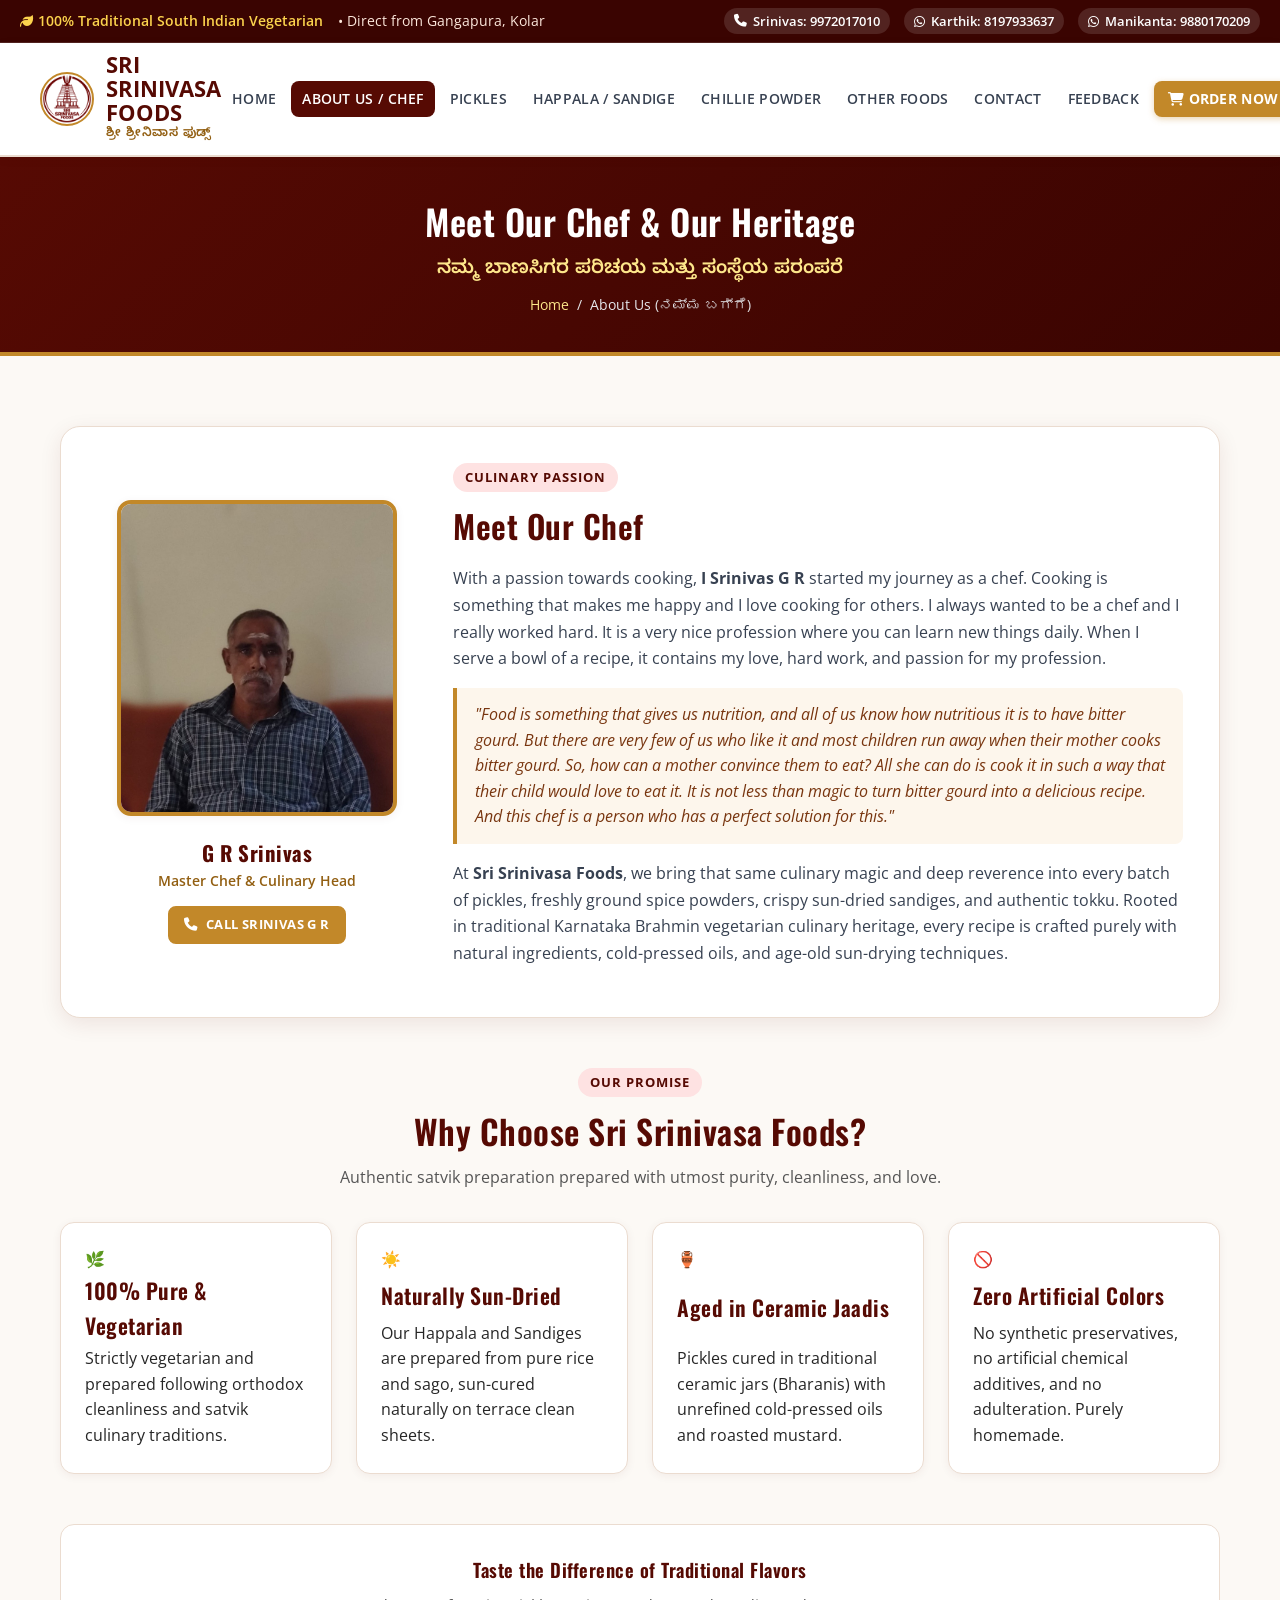
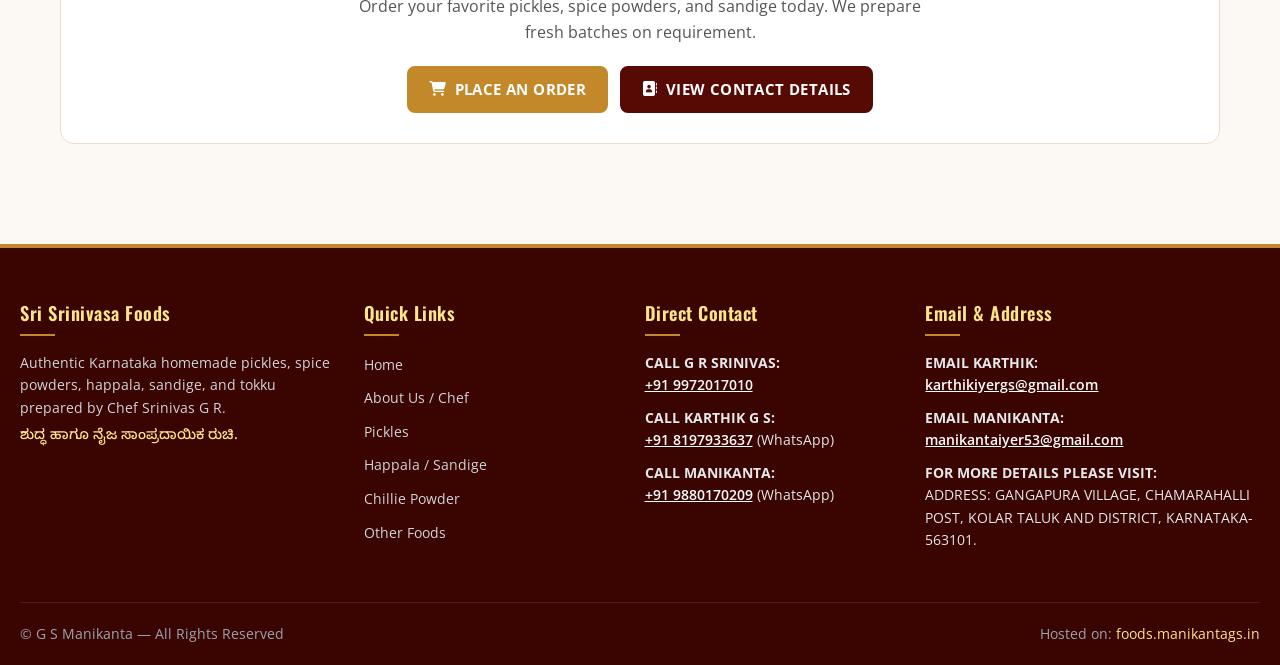
==== about.html @ 58a679fb "first commit changes" ====
<!DOCTYPE html>
<html lang="en">
<head>
  <meta charset="UTF-8">
  <meta name="viewport" content="width=device-width, initial-scale=1.0">
  <title>Meet Our Chef & About Us | Sri Srinivasa Foods</title>
  <meta name="description" content="Meet Chef Srinivas G R of Sri Srinivasa Foods. Discover our story of authentic traditional Karnataka satvik vegetarian recipes, handcrafted with love and care.">
  <link rel="icon" type="image/png" href="assets/logo.png">
  
  <!-- Google Fonts -->
  <link rel="preconnect" href="https://fonts.googleapis.com">
  <link rel="preconnect" href="https://fonts.gstatic.com" crossorigin>
  <link href="https://fonts.googleapis.com/css2?family=Noto+Sans+Kannada:wght@400;600;700&family=Open+Sans:wght@400;600;700&family=Oswald:wght@500;600;700&display=swap" rel="stylesheet">
  <link rel="stylesheet" href="https://cdnjs.cloudflare.com/ajax/libs/font-awesome/6.5.1/css/all.min.css">
  <link rel="stylesheet" href="style.css">
</head>
<body>

  <!-- Top Notification & Quick Contacts -->
  <div class="top-notice-bar">
    <div class="top-bar-inner">
      <div class="top-bar-left">
        <span><i class="fa-solid fa-leaf"></i> 100% Traditional South Indian Vegetarian</span> • Direct from Gangapura, Kolar
      </div>
      <div class="top-bar-contacts">
        <a href="tel:+919972017010" class="top-contact-pill"><i class="fa-solid fa-phone"></i> Srinivas: 9972017010</a>
        <a href="https://wa.me/918197933637" class="top-contact-pill"><i class="fa-brands fa-whatsapp"></i> Karthik: 8197933637</a>
        <a href="https://wa.me/919880170209" class="top-contact-pill"><i class="fa-brands fa-whatsapp"></i> Manikanta: 9880170209</a>
      </div>
    </div>
  </div>

  <!-- Header -->
  <header class="site-header">
    <div class="navbar-container">
      <a href="index.html" class="brand-link">
        <img src="assets/logo.png" alt="Sri Srinivasa Foods Logo" class="brand-logo-img">
        <div class="brand-text-wrap">
          <span class="brand-name">Sri Srinivasa Foods</span>
          <span class="brand-sub kannada-text">ಶ್ರೀ ಶ್ರೀನಿವಾಸ ಫುಡ್ಸ್</span>
        </div>
      </a>

      <button class="mobile-menu-toggle" id="mobileMenuToggle" aria-label="Toggle navigation">
        <i class="fa-solid fa-bars"></i>
      </button>

      <nav>
        <ul class="nav-menu" id="navMenu">
          <li><a href="index.html" class="nav-link">Home</a></li>
          <li><a href="about.html" class="nav-link active">About Us / Chef</a></li>
          <li><a href="pickles.html" class="nav-link">Pickles</a></li>
          <li><a href="happalasandige.html" class="nav-link">Happala / Sandige</a></li>
          <li><a href="chillie-powder.html" class="nav-link">Chillie Powder</a></li>
          <li><a href="other-foods.html" class="nav-link">Other Foods</a></li>
          <li><a href="contact.html" class="nav-link">Contact</a></li>
          <li><a href="feedback.html" class="nav-link">Feedback</a></li>
          <li><a href="order.html" class="nav-link nav-cta-btn"><i class="fa-solid fa-cart-shopping"></i> Order Now</a></li>
        </ul>
      </nav>
    </div>
  </header>

  <!-- Banner -->
  <div class="page-banner">
    <div class="page-banner-inner">
      <h1>Meet Our Chef & Our Heritage</h1>
      <p class="kannada-subtitle kannada-text">ನಮ್ಮ ಬಾಣಸಿಗರ ಪರಿಚಯ ಮತ್ತು ಸಂಸ್ಥೆಯ ಪರಂಪರೆ</p>
      <div class="breadcrumb-nav">
        <a href="index.html">Home</a> &nbsp;/&nbsp; About Us (ನಮ್ಮ ಬಗ್ಗೆ)
      </div>
    </div>
  </div>

  <main class="main-container">

    <!-- Chef Feature Card -->
    <div class="chef-profile-card">
      <div class="chef-photo-wrap">
        <img src="assets/chef.jpg" alt="Chef Srinivas G R" class="chef-photo">
        <h3 class="chef-badge-name">G R Srinivas</h3>
        <p class="chef-badge-title">Master Chef & Culinary Head</p>
        <div style="margin-top: 14px;">
          <a href="tel:+919972017010" class="btn btn-gold btn-sm"><i class="fa-solid fa-phone"></i> Call Srinivas G R</a>
        </div>
      </div>

      <div class="chef-story-wrap">
        <span class="section-tag">Culinary Passion</span>
        <h2>Meet Our Chef</h2>
        
        <p>
          With a passion towards cooking, <strong>I Srinivas G R</strong> started my journey as a chef. Cooking is something that makes me happy and I love cooking for others. I always wanted to be a chef and I really worked hard. It is a very nice profession where you can learn new things daily. When I serve a bowl of a recipe, it contains my love, hard work, and passion for my profession.
        </p>

        <blockquote>
          "Food is something that gives us nutrition, and all of us know how nutritious it is to have bitter gourd. But there are very few of us who like it and most children run away when their mother cooks bitter gourd. So, how can a mother convince them to eat? All she can do is cook it in such a way that their child would love to eat it. It is not less than magic to turn bitter gourd into a delicious recipe. And this chef is a person who has a perfect solution for this."
        </blockquote>

        <p>
          At <strong>Sri Srinivasa Foods</strong>, we bring that same culinary magic and deep reverence into every batch of pickles, freshly ground spice powders, crispy sun-dried sandiges, and authentic tokku. Rooted in traditional Karnataka Brahmin vegetarian culinary heritage, every recipe is crafted purely with natural ingredients, cold-pressed oils, and age-old sun-drying techniques.
        </p>
      </div>
    </div>

    <!-- Core Values Section -->
    <div style="margin-top: 50px;">
      <div class="section-header">
        <span class="section-tag">Our Promise</span>
        <h2 class="section-title">Why Choose Sri Srinivasa Foods?</h2>
        <p class="section-subtitle">Authentic satvik preparation prepared with utmost purity, cleanliness, and love.</p>
      </div>

      <div class="category-grid">
        <div class="category-card" style="padding: 24px;">
          <div class="category-icon">🌿</div>
          <h3>100% Pure & Vegetarian</h3>
          <p>Strictly vegetarian and prepared following orthodox cleanliness and satvik culinary traditions.</p>
        </div>

        <div class="category-card" style="padding: 24px;">
          <div class="category-icon">☀️</div>
          <h3>Naturally Sun-Dried</h3>
          <p>Our Happala and Sandiges are prepared from pure rice and sago, sun-cured naturally on terrace clean sheets.</p>
        </div>

        <div class="category-card" style="padding: 24px;">
          <div class="category-icon">🏺</div>
          <h3>Aged in Ceramic Jaadis</h3>
          <p>Pickles cured in traditional ceramic jars (Bharanis) with unrefined cold-pressed oils and roasted mustard.</p>
        </div>

        <div class="category-card" style="padding: 24px;">
          <div class="category-icon">🚫</div>
          <h3>Zero Artificial Colors</h3>
          <p>No synthetic preservatives, no artificial chemical additives, and no adulteration. Purely homemade.</p>
        </div>
      </div>
    </div>

    <!-- Contact & Order CTA -->
    <div style="text-align: center; margin-top: 20px; background: #ffffff; border: 1px solid var(--border-color); border-radius: var(--radius-md); padding: 30px;">
      <h3 style="color: var(--primary); margin-bottom: 10px;">Taste the Difference of Traditional Flavors</h3>
      <p style="color: var(--text-muted); max-width: 600px; margin: 0 auto 20px;">
        Order your favorite pickles, spice powders, and sandige today. We prepare fresh batches on requirement.
      </p>
      <div style="display: flex; gap: 12px; justify-content: center; flex-wrap: wrap;">
        <a href="order.html" class="btn btn-gold"><i class="fa-solid fa-cart-shopping"></i> Place an Order</a>
        <a href="contact.html" class="btn btn-primary"><i class="fa-solid fa-address-book"></i> View Contact Details</a>
      </div>
    </div>

  </main>

  <!-- Footer -->
  <footer class="site-footer">
    <div class="footer-container">
      <div class="footer-col">
        <h4>Sri Srinivasa Foods</h4>
        <p>
          Authentic Karnataka homemade pickles, spice powders, happala, sandige, and tokku prepared by Chef Srinivas G R.
        </p>
        <p class="kannada-text" style="color: #fde68a; margin-top: 8px;">
          ಶುದ್ಧ ಹಾಗೂ ನೈಜ ಸಾಂಪ್ರದಾಯಿಕ ರುಚಿ.
        </p>
      </div>

      <div class="footer-col">
        <h4>Quick Links</h4>
        <ul class="footer-links">
          <li><a href="index.html">Home</a></li>
          <li><a href="about.html">About Us / Chef</a></li>
          <li><a href="pickles.html">Pickles</a></li>
          <li><a href="happalasandige.html">Happala / Sandige</a></li>
          <li><a href="chillie-powder.html">Chillie Powder</a></li>
          <li><a href="other-foods.html">Other Foods</a></li>
        </ul>
      </div>

      <div class="footer-col">
        <h4>Direct Contact</h4>
        <ul class="footer-contact-list">
          <li><strong>CALL G R SRINIVAS:</strong><br><a href="tel:+919972017010">+91 9972017010</a></li>
          <li><strong>CALL KARTHIK G S:</strong><br><a href="tel:+918197933637">+91 8197933637</a> (WhatsApp)</li>
          <li><strong>CALL MANIKANTA:</strong><br><a href="tel:+919880170209">+91 9880170209</a> (WhatsApp)</li>
        </ul>
      </div>

      <div class="footer-col">
        <h4>Email & Address</h4>
        <ul class="footer-contact-list">
          <li><strong>EMAIL KARTHIK:</strong><br><a href="mailto:karthikiyergs@gmail.com">karthikiyergs@gmail.com</a></li>
          <li><strong>EMAIL MANIKANTA:</strong><br><a href="mailto:manikantaiyer53@gmail.com">manikantaiyer53@gmail.com</a></li>
          <li style="margin-top: 10px;">
            <strong>FOR MORE DETAILS PLEASE VISIT:</strong><br>
            ADDRESS: GANGAPURA VILLAGE, CHAMARAHALLI POST, KOLAR TALUK AND DISTRICT, KARNATAKA-563101.
          </li>
        </ul>
      </div>
    </div>

    <div class="footer-bottom">
      <div>© G S Manikanta — All Rights Reserved</div>
      <div>Hosted on: <a href="https://foods.manikantags.in" style="color: #fde68a;">foods.manikantags.in</a></div>
    </div>
  </footer>

  <script src="script.js"></script>
</body>
</html>
---- style.css ----
/* ==========================================================================
   Sri Srinivasa Foods - Main Stylesheet
   Traditional, Pure & Authentic Karnataka Flavors
   ========================================================================== */

:root {
  --primary: #560a03;
  --primary-dark: #3a0401;
  --primary-light: #7c140c;
  --accent-gold: #c28829;
  --accent-gold-light: #fef3c7;
  --accent-gold-dark: #925f12;
  --accent-green: #15803d;
  --accent-green-light: #dcfce7;
  --bg-cream: #fcf9f5;
  --bg-card: #ffffff;
  --text-main: #262626;
  --text-muted: #555555;
  --border-color: #ebdcd0;
  --shadow-sm: 0 2px 10px rgba(86, 10, 3, 0.06);
  --shadow-md: 0 6px 22px rgba(86, 10, 3, 0.09);
  --shadow-lg: 0 12px 35px rgba(86, 10, 3, 0.14);
  --radius-sm: 8px;
  --radius-md: 14px;
  --radius-lg: 20px;
  --transition: all 0.25s ease-in-out;
}

* {
  box-sizing: border-box;
  margin: 0;
  padding: 0;
}

body {
  font-family: 'Open Sans', -apple-system, BlinkMacSystemFont, 'Segoe UI', Roboto, Helvetica, Arial, sans-serif;
  background-color: var(--bg-cream);
  color: var(--text-main);
  line-height: 1.6;
  overflow-x: hidden;
}

/* ================= Headers & Typography ================= */
h1, h2, h3, h4, .brand-title {
  font-family: 'Oswald', 'Segoe UI', sans-serif;
  font-weight: 600;
  letter-spacing: 0.5px;
  color: var(--primary);
}

.kannada-text {
  font-family: 'Noto Sans Kannada', 'Segoe UI', sans-serif;
  font-weight: 500;
}

a {
  color: var(--primary);
  text-decoration: none;
  transition: var(--transition);
}

a:hover {
  color: var(--primary-light);
}

/* ================= Top Contact Notice Bar ================= */
.top-notice-bar {
  background-color: var(--primary-dark);
  color: #fce7db;
  font-size: 0.85rem;
  padding: 8px 16px;
  border-bottom: 1px solid rgba(255, 255, 255, 0.12);
}

.top-bar-inner {
  max-width: 1240px;
  margin: 0 auto;
  display: flex;
  justify-content: space-between;
  align-items: center;
  flex-wrap: wrap;
  gap: 10px;
}

.top-bar-left {
  display: flex;
  align-items: center;
  gap: 15px;
  flex-wrap: wrap;
}

.top-bar-left span {
  color: #fcd34d;
  font-weight: 600;
}

.top-bar-contacts {
  display: flex;
  align-items: center;
  gap: 14px;
  flex-wrap: wrap;
}

.top-contact-pill {
  color: #ffffff;
  background: rgba(255, 255, 255, 0.12);
  padding: 3px 10px;
  border-radius: 20px;
  font-size: 0.8rem;
  font-weight: 600;
  display: inline-flex;
  align-items: center;
  gap: 6px;
}

.top-contact-pill:hover {
  background: var(--accent-gold);
  color: #ffffff;
}

/* ================= Header & Navbar ================= */
.site-header {
  background-color: #ffffff;
  border-bottom: 2px solid var(--border-color);
  position: sticky;
  top: 0;
  z-index: 1000;
  box-shadow: var(--shadow-sm);
}

.navbar-container {
  max-width: 1240px;
  margin: 0 auto;
  padding: 10px 20px;
  display: flex;
  justify-content: space-between;
  align-items: center;
}

.brand-link {
  display: flex;
  align-items: center;
  gap: 12px;
  text-decoration: none;
}

.brand-logo-img {
  width: 54px;
  height: 54px;
  object-fit: contain;
  border-radius: 50%;
  border: 2px solid var(--accent-gold);
  background-color: #ffffff;
  transition: transform 0.3s ease;
}

.brand-link:hover .brand-logo-img {
  transform: rotate(5deg) scale(1.05);
}

.brand-text-wrap {
  display: flex;
  flex-direction: column;
}

.brand-name {
  font-size: 1.35rem;
  font-weight: 700;
  line-height: 1.1;
  color: var(--primary);
  text-transform: uppercase;
}

.brand-sub {
  font-size: 0.78rem;
  color: var(--accent-gold-dark);
  font-weight: 600;
  letter-spacing: 0.5px;
}

/* Nav Menu */
.nav-menu {
  display: flex;
  list-style: none;
  align-items: center;
  gap: 4px;
}

.nav-link {
  display: inline-block;
  padding: 7px 11px;
  font-size: 0.88rem;
  font-weight: 600;
  color: #374151;
  border-radius: var(--radius-sm);
  transition: var(--transition);
  text-transform: uppercase;
  letter-spacing: 0.3px;
  white-space: nowrap;
}

.nav-link:hover {
  background-color: #fef2f2;
  color: var(--primary);
}

.nav-link.active {
  background-color: var(--primary);
  color: #ffffff !important;
}

.nav-cta-btn {
  background-color: var(--accent-gold);
  color: #ffffff !important;
  font-weight: 700;
  border-radius: var(--radius-sm);
  padding: 7px 14px;
  box-shadow: 0 2px 6px rgba(194, 136, 41, 0.35);
}

.nav-cta-btn:hover {
  background-color: var(--accent-gold-dark);
  transform: translateY(-1px);
}

/* Mobile Toggle */
.mobile-menu-toggle {
  display: none;
  background: none;
  border: 1px solid var(--border-color);
  border-radius: var(--radius-sm);
  padding: 8px 10px;
  cursor: pointer;
  color: var(--primary);
  font-size: 1.25rem;
}

/* ================= Hero Section ================= */
.hero-section {
  background: linear-gradient(135deg, rgba(86, 10, 3, 0.94), rgba(59, 5, 2, 0.94)), url('assets/logo.png') center/contain no-repeat;
  color: #ffffff;
  padding: 55px 20px;
  text-align: center;
  position: relative;
  overflow: hidden;
}

.hero-section::after {
  content: '';
  position: absolute;
  bottom: 0;
  left: 0;
  right: 0;
  height: 10px;
  background: repeating-linear-gradient(45deg, var(--accent-gold), var(--accent-gold) 15px, var(--primary) 15px, var(--primary) 30px);
}

.hero-inner {
  max-width: 920px;
  margin: 0 auto;
  position: relative;
  z-index: 2;
}

.hero-logo-badge {
  width: 88px;
  height: 88px;
  background: #ffffff;
  padding: 4px;
  border-radius: 50%;
  border: 3px solid var(--accent-gold);
  box-shadow: 0 4px 20px rgba(0,0,0,0.3);
  margin: 0 auto 16px;
  display: block;
}

.hero-title {
  font-size: 2.7rem;
  font-weight: 700;
  color: #ffffff;
  margin-bottom: 6px;
  text-shadow: 0 2px 4px rgba(0,0,0,0.3);
}

.hero-subtitle-kannada {
  font-size: 1.35rem;
  color: #fde68a;
  margin-bottom: 12px;
  font-weight: 600;
}

.hero-tagline {
  font-size: 1.05rem;
  color: #f3f4f6;
  max-width: 720px;
  margin: 0 auto 24px;
}

.hero-actions {
  display: flex;
  gap: 12px;
  justify-content: center;
  flex-wrap: wrap;
}

/* ================= Buttons ================= */
.btn {
  display: inline-flex;
  align-items: center;
  justify-content: center;
  gap: 8px;
  padding: 10px 20px;
  border-radius: var(--radius-sm);
  font-weight: 700;
  font-size: 0.92rem;
  cursor: pointer;
  transition: var(--transition);
  border: 2px solid transparent;
  text-transform: uppercase;
  letter-spacing: 0.4px;
}

.btn-primary {
  background-color: var(--primary);
  color: #ffffff !important;
  border-color: var(--primary);
}

.btn-primary:hover {
  background-color: var(--primary-dark);
  color: #ffffff !important;
  transform: translateY(-2px);
  box-shadow: var(--shadow-md);
}

.btn-gold {
  background-color: var(--accent-gold);
  color: #ffffff !important;
  border-color: var(--accent-gold);
}

.btn-gold:hover {
  background-color: var(--accent-gold-dark);
  color: #ffffff !important;
  transform: translateY(-2px);
  box-shadow: var(--shadow-md);
}

.btn-outline {
  background-color: transparent;
  color: #ffffff !important;
  border-color: #ffffff;
}

.btn-outline:hover {
  background-color: #ffffff;
  color: var(--primary) !important;
}

.btn-outline-dark {
  background-color: transparent;
  color: var(--primary) !important;
  border-color: var(--primary);
}

.btn-outline-dark:hover {
  background-color: var(--primary);
  color: #ffffff !important;
}

.btn-sm {
  padding: 6px 14px;
  font-size: 0.84rem;
}

/* ================= Page Banner (Inner Pages) ================= */
.page-banner {
  background: linear-gradient(135deg, var(--primary), var(--primary-dark));
  color: #ffffff;
  padding: 36px 20px;
  text-align: center;
  border-bottom: 4px solid var(--accent-gold);
}

.page-banner-inner {
  max-width: 900px;
  margin: 0 auto;
}

.page-banner h1 {
  font-size: 2.2rem;
  color: #ffffff;
  margin-bottom: 6px;
}

.page-banner .kannada-subtitle {
  color: #fde68a;
  font-size: 1.2rem;
  font-weight: 600;
}

.breadcrumb-nav {
  margin-top: 8px;
  font-size: 0.88rem;
  color: #e5e7eb;
}

.breadcrumb-nav a {
  color: #fde68a;
}

/* ================= Containers & Layout ================= */
.main-container {
  max-width: 1200px;
  margin: 0 auto;
  padding: 40px 20px;
}

.section-header {
  text-align: center;
  margin-bottom: 32px;
}

.section-tag {
  display: inline-block;
  background-color: #fee2e2;
  color: var(--primary);
  font-size: 0.82rem;
  font-weight: 700;
  text-transform: uppercase;
  letter-spacing: 1px;
  padding: 4px 12px;
  border-radius: 20px;
  margin-bottom: 8px;
}

.section-title {
  font-size: 2.1rem;
  color: var(--primary);
  margin-bottom: 6px;
}

.section-subtitle {
  font-size: 1.02rem;
  color: var(--text-muted);
  max-width: 680px;
  margin: 0 auto;
}

/* ================= Category Cards with Images ================= */
.category-grid {
  display: grid;
  grid-template-columns: repeat(auto-fit, minmax(270px, 1fr));
  gap: 24px;
  margin-bottom: 50px;
}

.category-card {
  background: var(--bg-card);
  border: 1px solid var(--border-color);
  border-radius: var(--radius-md);
  overflow: hidden;
  transition: var(--transition);
  box-shadow: var(--shadow-sm);
  display: flex;
  flex-direction: column;
  justify-content: space-between;
}

.category-card:hover {
  transform: translateY(-5px);
  box-shadow: var(--shadow-md);
  border-color: var(--accent-gold);
}

.category-card-img-wrap {
  width: 100%;
  height: 180px;
  overflow: hidden;
  position: relative;
  background-color: #f3f4f6;
}

.category-card-img {
  width: 100%;
  height: 100%;
  object-fit: cover;
  transition: transform 0.4s ease;
}

.category-card:hover .category-card-img {
  transform: scale(1.06);
}

.category-card-body {
  padding: 20px;
  display: flex;
  flex-direction: column;
  justify-content: space-between;
  flex-grow: 1;
}

.category-card h3 {
  font-size: 1.35rem;
  color: var(--primary);
  margin-bottom: 4px;
}

.category-card .kannada-name {
  color: var(--accent-gold-dark);
  font-size: 1.02rem;
  font-weight: 600;
  margin-bottom: 8px;
}

.price-badge {
  display: inline-block;
  background-color: #fef3c7;
  color: #92400e;
  font-weight: 700;
  padding: 4px 10px;
  border-radius: 6px;
  font-size: 0.92rem;
  margin: 8px 0 14px;
  border: 1px dashed #d97706;
}

/* ================= Product Item Grid ================= */
.products-grid {
  display: grid;
  grid-template-columns: repeat(auto-fill, minmax(280px, 1fr));
  gap: 22px;
  margin-top: 24px;
}

.product-item-card {
  background: var(--bg-card);
  border: 1px solid var(--border-color);
  border-radius: var(--radius-md);
  padding: 20px;
  display: flex;
  flex-direction: column;
  justify-content: space-between;
  box-shadow: var(--shadow-sm);
  transition: var(--transition);
}

.product-item-card:hover {
  border-color: var(--primary);
  box-shadow: var(--shadow-md);
  transform: translateY(-3px);
}

.product-top {
  display: flex;
  align-items: flex-start;
  justify-content: space-between;
  gap: 10px;
  margin-bottom: 8px;
}

.product-num-badge {
  background-color: #fef2f2;
  color: var(--primary);
  font-weight: 700;
  font-size: 0.8rem;
  padding: 2px 8px;
  border-radius: 4px;
  border: 1px solid #fee2e2;
}

.product-title {
  font-size: 1.22rem;
  font-weight: 600;
  color: var(--primary);
  line-height: 1.3;
}

.product-kannada {
  font-size: 1rem;
  color: var(--accent-gold-dark);
  font-weight: 600;
  margin-bottom: 8px;
}

.product-desc {
  font-size: 0.88rem;
  color: var(--text-muted);
  margin-bottom: 14px;
}

.product-footer {
  display: flex;
  align-items: center;
  justify-content: space-between;
  border-top: 1px solid #f3f4f6;
  padding-top: 12px;
  margin-top: auto;
}

.product-price {
  font-size: 1.1rem;
  font-weight: 700;
  color: var(--primary);
}

/* ================= Category Hero Visual Showcase ================= */
.category-visual-banner {
  background: var(--bg-card);
  border: 1px solid var(--border-color);
  border-radius: var(--radius-lg);
  overflow: hidden;
  margin-bottom: 32px;
  box-shadow: var(--shadow-sm);
  display: grid;
  grid-template-columns: 1.1fr 1fr;
  align-items: center;
}

.category-visual-img {
  width: 100%;
  height: 100%;
  min-height: 280px;
  object-fit: cover;
}

.category-visual-content {
  padding: 30px;
}

.category-visual-content h2 {
  font-size: 1.8rem;
  color: var(--primary);
  margin-bottom: 6px;
}

.category-visual-content p {
  color: var(--text-muted);
  font-size: 0.95rem;
  margin-bottom: 16px;
}

/* ================= Meet Our Chef / About Us Section ================= */
.chef-profile-card {
  background: var(--bg-card);
  border: 1px solid var(--border-color);
  border-radius: var(--radius-lg);
  padding: 36px;
  box-shadow: var(--shadow-md);
  display: grid;
  grid-template-columns: 320px 1fr;
  gap: 36px;
  align-items: center;
  margin: 30px 0;
}

.chef-photo-wrap {
  text-align: center;
}

.chef-photo {
  width: 100%;
  max-width: 280px;
  height: auto;
  border-radius: var(--radius-md);
  border: 4px solid var(--accent-gold);
  box-shadow: var(--shadow-sm);
  object-fit: cover;
}

.chef-badge-name {
  margin-top: 12px;
  font-size: 1.3rem;
  color: var(--primary);
  font-weight: 700;
}

.chef-badge-title {
  font-size: 0.9rem;
  color: var(--accent-gold-dark);
  font-weight: 600;
}

.chef-story-wrap h2 {
  font-size: 2rem;
  color: var(--primary);
  margin-bottom: 14px;
}

.chef-story-wrap p {
  margin-bottom: 14px;
  font-size: 0.98rem;
  color: #374151;
  line-height: 1.7;
}

.chef-story-wrap blockquote {
  background: #fdf6ec;
  border-left: 4px solid var(--accent-gold);
  padding: 14px 18px;
  border-radius: 0 var(--radius-sm) var(--radius-sm) 0;
  font-style: italic;
  margin: 16px 0;
  color: #78350f;
}

/* ================= Foods Full Table View ================= */
.table-wrapper {
  background: var(--bg-card);
  border-radius: var(--radius-md);
  border: 1px solid var(--border-color);
  box-shadow: var(--shadow-sm);
  overflow-x: auto;
  margin: 20px 0 40px;
}

.food-table {
  width: 100%;
  border-collapse: collapse;
  text-align: left;
  font-size: 0.92rem;
}

.food-table thead {
  background-color: var(--primary);
  color: #ffffff;
}

.food-table th {
  padding: 12px 14px;
  font-family: 'Oswald', sans-serif;
  font-weight: 500;
  letter-spacing: 0.5px;
  font-size: 1rem;
  border-right: 1px solid rgba(255, 255, 255, 0.15);
}

.food-table th:last-child {
  border-right: none;
}

.food-table td {
  padding: 10px 14px;
  border-bottom: 1px solid #f3f4f6;
  border-right: 1px solid #f3f4f6;
  vertical-align: middle;
}

.food-table td:last-child {
  border-right: none;
}

.food-table tbody tr:nth-child(even) {
  background-color: #faf7f2;
}

.food-table tbody tr:hover {
  background-color: #fef2f2;
}

.table-price {
  font-weight: 700;
  color: var(--primary);
  white-space: nowrap;
}

/* ================= Contact Cards Grid ================= */
.contact-persons-grid {
  display: grid;
  grid-template-columns: repeat(auto-fit, minmax(280px, 1fr));
  gap: 20px;
  margin: 24px 0 40px;
}

.contact-person-card {
  background: #ffffff;
  border: 1px solid var(--border-color);
  border-radius: var(--radius-md);
  padding: 24px;
  box-shadow: var(--shadow-sm);
  transition: var(--transition);
  position: relative;
  overflow: hidden;
}

.contact-person-card:hover {
  transform: translateY(-3px);
  box-shadow: var(--shadow-md);
  border-color: var(--accent-gold);
}

.contact-person-card::before {
  content: '';
  position: absolute;
  top: 0;
  left: 0;
  right: 0;
  height: 4px;
  background: var(--primary);
}

.contact-avatar-icon {
  width: 50px;
  height: 50px;
  border-radius: 50%;
  background: #fef2f2;
  color: var(--primary);
  display: flex;
  align-items: center;
  justify-content: center;
  font-size: 1.4rem;
  margin-bottom: 14px;
}

.contact-person-card h3 {
  font-size: 1.25rem;
  color: var(--primary);
  margin-bottom: 2px;
}

.contact-person-role {
  font-size: 0.85rem;
  color: var(--accent-gold-dark);
  font-weight: 600;
  margin-bottom: 14px;
}

.contact-action-list {
  display: flex;
  flex-direction: column;
  gap: 8px;
}

.contact-action-link {
  display: inline-flex;
  align-items: center;
  gap: 10px;
  font-size: 0.92rem;
  font-weight: 600;
  padding: 6px 12px;
  border-radius: var(--radius-sm);
  background: #fdfaf6;
  border: 1px solid var(--border-color);
}

.contact-action-link:hover {
  background: var(--primary);
  color: #ffffff;
  border-color: var(--primary);
}

/* ================= Embedded Forms Container ================= */
.form-section-card {
  background: var(--bg-card);
  border: 1px solid var(--border-color);
  border-radius: var(--radius-lg);
  padding: 30px;
  box-shadow: var(--shadow-md);
  margin-top: 30px;
}

.form-tabs-nav {
  display: flex;
  gap: 8px;
  margin-bottom: 20px;
  border-bottom: 2px solid var(--border-color);
  padding-bottom: 12px;
  flex-wrap: wrap;
}

.tab-btn {
  background: #f3f4f6;
  border: 1px solid #e5e7eb;
  padding: 10px 18px;
  border-radius: var(--radius-sm);
  font-weight: 700;
  font-size: 0.92rem;
  cursor: pointer;
  color: #4b5563;
  transition: var(--transition);
}

.tab-btn:hover {
  background: #fee2e2;
  color: var(--primary);
}

.tab-btn.active {
  background: var(--primary);
  color: #ffffff;
  border-color: var(--primary);
}

.tab-content {
  display: none;
}

.tab-content.active {
  display: block;
}

.form-iframe-container {
  width: 100%;
  min-height: 800px;
  border-radius: var(--radius-sm);
  overflow: hidden;
  border: 1px solid #e5e7eb;
  background: #ffffff;
}

.form-iframe-container iframe {
  width: 100%;
  height: 850px;
  border: none;
}

/* ================= Map Card ================= */
.map-card {
  border-radius: var(--radius-md);
  overflow: hidden;
  border: 1px solid var(--border-color);
  box-shadow: var(--shadow-sm);
  height: 320px;
  width: 100%;
}

.map-card iframe {
  width: 100%;
  height: 100%;
  border: none;
}

/* ================= Floating WhatsApp Button ================= */
.whatsapp-float-btn {
  position: fixed;
  bottom: 24px;
  right: 24px;
  background-color: #25d366;
  color: #ffffff !important;
  border-radius: 50px;
  padding: 12px 20px;
  font-weight: 700;
  font-size: 0.95rem;
  display: flex;
  align-items: center;
  gap: 10px;
  box-shadow: 0 4px 16px rgba(37, 211, 102, 0.4);
  z-index: 999;
  transition: var(--transition);
}

.whatsapp-float-btn:hover {
  transform: scale(1.05);
  background-color: #20ba5a;
  color: #ffffff;
}

/* ================= Footer ================= */
.site-footer {
  background-color: var(--primary-dark);
  color: #e5e7eb;
  padding: 50px 20px 20px;
  margin-top: 60px;
  border-top: 4px solid var(--accent-gold);
}

.footer-container {
  max-width: 1240px;
  margin: 0 auto;
  display: grid;
  grid-template-columns: 1.5fr 1.2fr 1.2fr 1.6fr;
  gap: 30px;
  margin-bottom: 40px;
}

.footer-col h4 {
  color: #fde68a;
  font-size: 1.15rem;
  margin-bottom: 16px;
  position: relative;
  padding-bottom: 8px;
}

.footer-col h4::after {
  content: '';
  position: absolute;
  bottom: 0;
  left: 0;
  width: 35px;
  height: 2px;
  background: var(--accent-gold);
}

.footer-col p {
  font-size: 0.88rem;
  color: #d1d5db;
  line-height: 1.6;
}

.footer-links {
  list-style: none;
}

.footer-links li {
  margin-bottom: 8px;
}

.footer-links a {
  color: #d1d5db;
  font-size: 0.9rem;
}

.footer-links a:hover {
  color: #fde68a;
  padding-left: 4px;
}

.footer-contact-list {
  list-style: none;
}

.footer-contact-list li {
  margin-bottom: 10px;
  font-size: 0.88rem;
}

.footer-contact-list a {
  color: #ffffff;
  font-weight: 600;
  text-decoration: underline;
}

.footer-contact-list a:hover {
  color: #fcd34d;
}

.footer-bottom {
  max-width: 1240px;
  margin: 0 auto;
  padding-top: 20px;
  border-top: 1px solid rgba(255, 255, 255, 0.1);
  display: flex;
  justify-content: space-between;
  align-items: center;
  flex-wrap: wrap;
  gap: 10px;
  font-size: 0.86rem;
  color: #9ca3af;
}

/* ================= Responsive Queries ================= */
@media (max-width: 960px) {
  .category-visual-banner {
    grid-template-columns: 1fr;
  }
  .chef-profile-card {
    grid-template-columns: 1fr;
    text-align: center;
  }
  .chef-photo {
    margin: 0 auto;
  }
  .footer-container {
    grid-template-columns: 1fr 1fr;
  }
}

@media (max-width: 768px) {
  .top-bar-inner {
    justify-content: center;
    text-align: center;
  }
  .top-bar-contacts {
    justify-content: center;
  }
  .hero-title {
    font-size: 2.1rem;
  }
  .hero-subtitle-kannada {
    font-size: 1.2rem;
  }
  .mobile-menu-toggle {
    display: block;
  }
  .nav-menu {
    display: none;
    flex-direction: column;
    width: 100%;
    position: absolute;
    top: 100%;
    left: 0;
    background: #ffffff;
    padding: 16px 20px;
    border-bottom: 2px solid var(--border-color);
    box-shadow: var(--shadow-md);
    gap: 8px;
  }
  .nav-menu.show {
    display: flex;
  }
  .nav-link {
    width: 100%;
    text-align: left;
  }
  .footer-container {
    grid-template-columns: 1fr;
  }
  .form-section-card {
    padding: 16px;
  }
  .form-iframe-container {
    min-height: 700px;
  }
  .form-iframe-container iframe {
    height: 700px;
  }
}
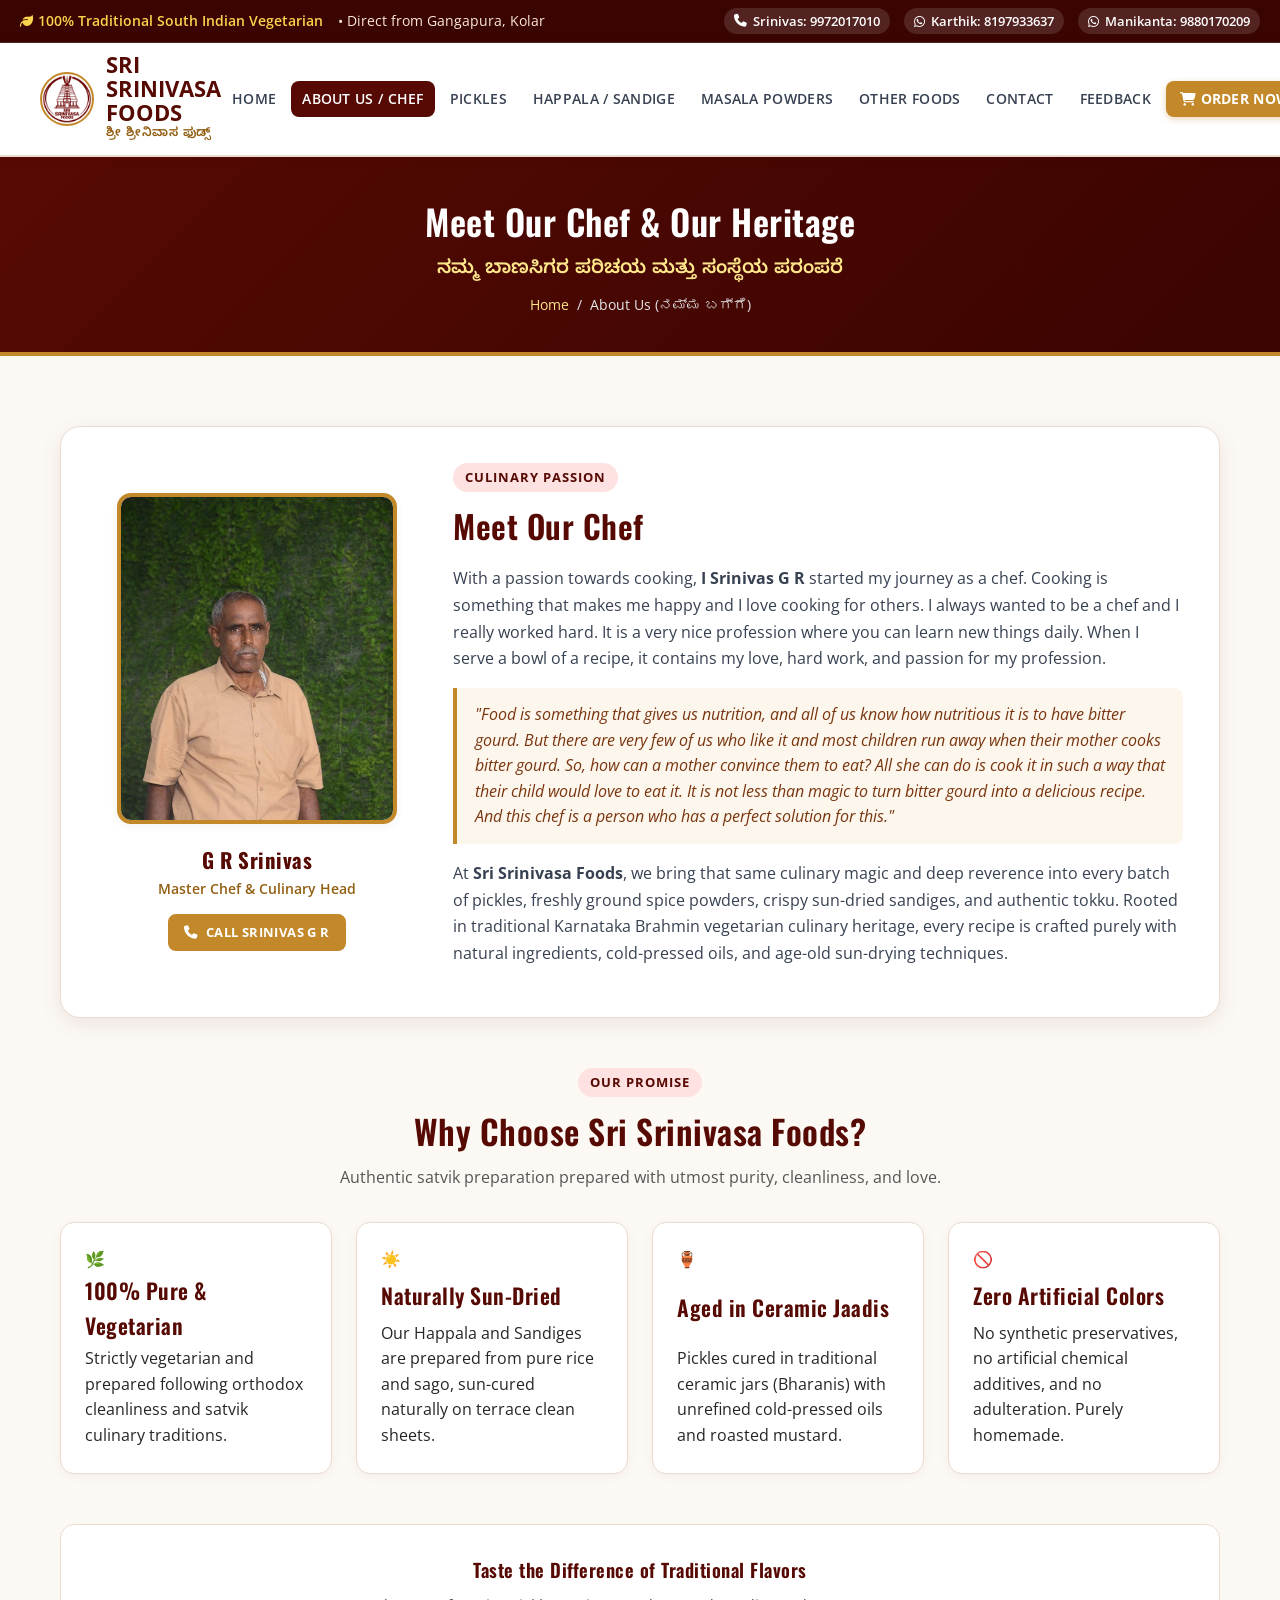
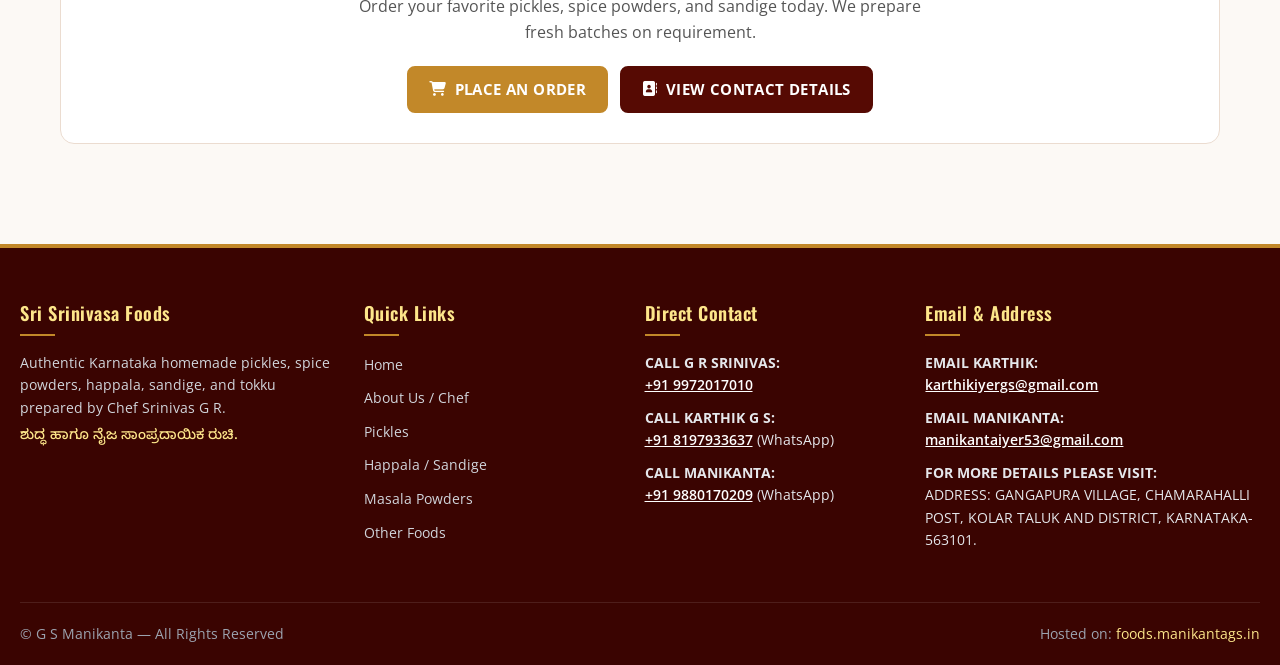
==== commit ba88780a: "image and chillie powder" ====
--- a/about.html
+++ b/about.html
@@ -51,7 +51,7 @@
           <li><a href="about.html" class="nav-link active">About Us / Chef</a></li>
           <li><a href="pickles.html" class="nav-link">Pickles</a></li>
           <li><a href="happalasandige.html" class="nav-link">Happala / Sandige</a></li>
-          <li><a href="chillie-powder.html" class="nav-link">Chillie Powder</a></li>
+          <li><a href="chillie-powder.html" class="nav-link">Masala Powders</a></li>
           <li><a href="other-foods.html" class="nav-link">Other Foods</a></li>
           <li><a href="contact.html" class="nav-link">Contact</a></li>
           <li><a href="feedback.html" class="nav-link">Feedback</a></li>
@@ -77,7 +77,7 @@
     <!-- Chef Feature Card -->
     <div class="chef-profile-card">
       <div class="chef-photo-wrap">
-        <img src="assets/chef.jpg" alt="Chef Srinivas G R" class="chef-photo">
+        <img src="assets/srinivasachef.jpeg" alt="Chef Srinivas G R" class="chef-photo">
         <h3 class="chef-badge-name">G R Srinivas</h3>
         <p class="chef-badge-title">Master Chef & Culinary Head</p>
         <div style="margin-top: 14px;">
@@ -172,7 +172,7 @@
           <li><a href="about.html">About Us / Chef</a></li>
           <li><a href="pickles.html">Pickles</a></li>
           <li><a href="happalasandige.html">Happala / Sandige</a></li>
-          <li><a href="chillie-powder.html">Chillie Powder</a></li>
+          <li><a href="chillie-powder.html">Masala Powders</a></li>
           <li><a href="other-foods.html">Other Foods</a></li>
         </ul>
       </div>
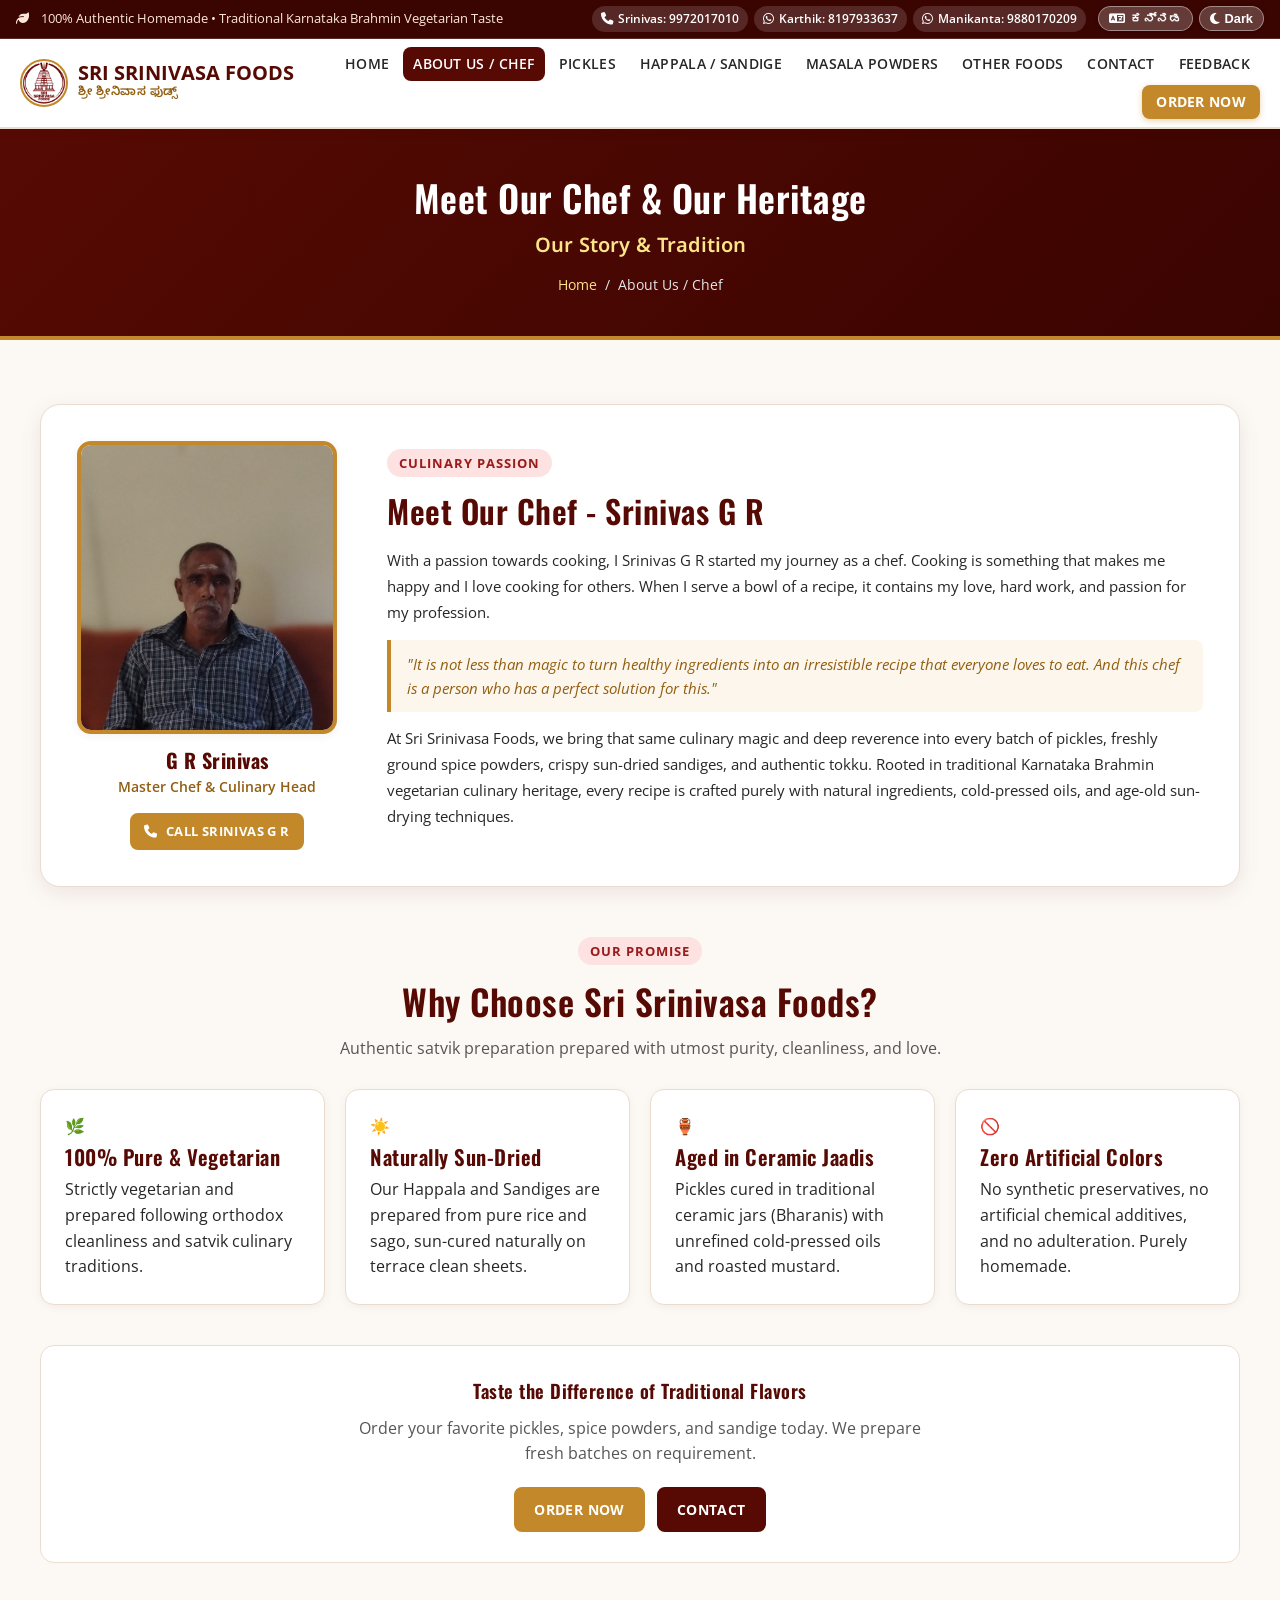
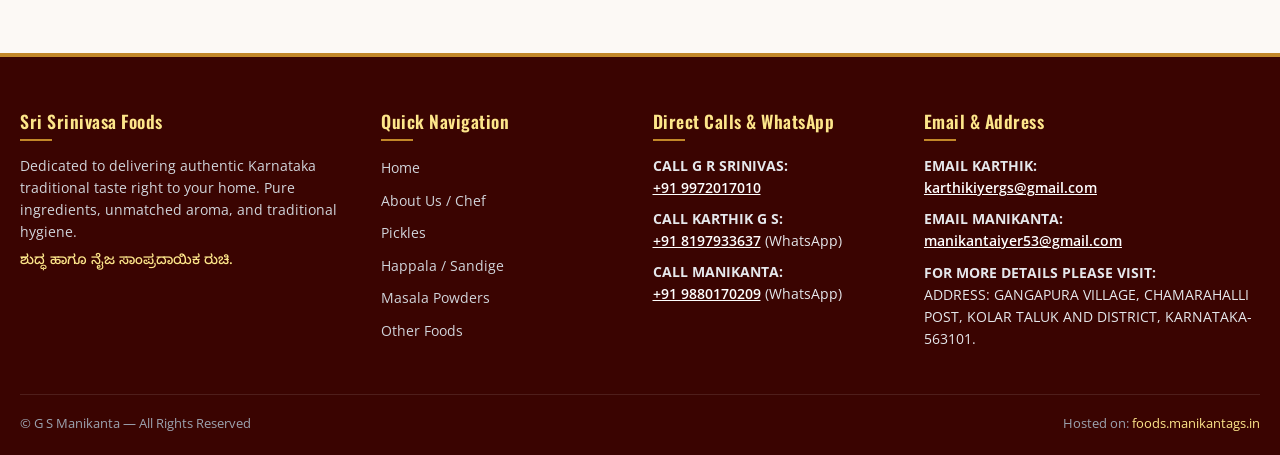
==== commit 4a8ede7e: "dark mode and language change" ====
--- a/about.html
+++ b/about.html
@@ -16,16 +16,26 @@
 </head>
 <body>
 
-  <!-- Top Notification & Quick Contacts -->
+  <!-- Top Notification Bar with Contacts & Language/Theme Controls at the Right Top of the Whole Page -->
   <div class="top-notice-bar">
     <div class="top-bar-inner">
-      <div class="top-bar-left">
+      <div class="top-bar-left" data-i18n="topNotice">
         <span><i class="fa-solid fa-leaf"></i> 100% Traditional South Indian Vegetarian</span> • Direct from Gangapura, Kolar
       </div>
-      <div class="top-bar-contacts">
-        <a href="tel:+919972017010" class="top-contact-pill"><i class="fa-solid fa-phone"></i> Srinivas: 9972017010</a>
-        <a href="https://wa.me/918197933637" class="top-contact-pill"><i class="fa-brands fa-whatsapp"></i> Karthik: 8197933637</a>
-        <a href="https://wa.me/919880170209" class="top-contact-pill"><i class="fa-brands fa-whatsapp"></i> Manikanta: 9880170209</a>
+      <div class="top-bar-right">
+        <div class="top-bar-contacts">
+          <a href="tel:+919972017010" class="top-contact-pill"><i class="fa-solid fa-phone"></i> Srinivas: 9972017010</a>
+          <a href="https://wa.me/918197933637" class="top-contact-pill"><i class="fa-brands fa-whatsapp"></i> Karthik: 8197933637</a>
+          <a href="https://wa.me/919880170209" class="top-contact-pill"><i class="fa-brands fa-whatsapp"></i> Manikanta: 9880170209</a>
+        </div>
+        <div class="header-controls">
+          <button class="control-btn lang-toggle-btn" aria-label="Toggle Language" title="Change Language / ಭಾಷೆ ಬದಲಿಸಿ">
+            <i class="fa-solid fa-language"></i> <span class="lang-badge">ಕನ್ನಡ</span>
+          </button>
+          <button class="control-btn theme-toggle-btn" aria-label="Toggle Dark Mode" title="Toggle Dark/Light Mode">
+            <i class="fa-solid fa-moon theme-icon"></i> <span class="theme-text">Dark</span>
+          </button>
+        </div>
       </div>
     </div>
   </div>
@@ -36,8 +46,8 @@
       <a href="index.html" class="brand-link">
         <img src="assets/logo.png" alt="Sri Srinivasa Foods Logo" class="brand-logo-img">
         <div class="brand-text-wrap">
-          <span class="brand-name">Sri Srinivasa Foods</span>
-          <span class="brand-sub kannada-text">ಶ್ರೀ ಶ್ರೀನಿವಾಸ ಫುಡ್ಸ್</span>
+          <span class="brand-name" data-i18n="heroTitle">Sri Srinivasa Foods</span>
+          <span class="brand-sub kannada-text" data-i18n="brandSub">ಶ್ರೀ ಶ್ರೀನಿವಾಸ ಫುಡ್ಸ್</span>
         </div>
       </a>
 
@@ -47,15 +57,15 @@
 
       <nav>
         <ul class="nav-menu" id="navMenu">
-          <li><a href="index.html" class="nav-link">Home</a></li>
-          <li><a href="about.html" class="nav-link active">About Us / Chef</a></li>
-          <li><a href="pickles.html" class="nav-link">Pickles</a></li>
-          <li><a href="happalasandige.html" class="nav-link">Happala / Sandige</a></li>
-          <li><a href="chillie-powder.html" class="nav-link">Masala Powders</a></li>
-          <li><a href="other-foods.html" class="nav-link">Other Foods</a></li>
-          <li><a href="contact.html" class="nav-link">Contact</a></li>
-          <li><a href="feedback.html" class="nav-link">Feedback</a></li>
-          <li><a href="order.html" class="nav-link nav-cta-btn"><i class="fa-solid fa-cart-shopping"></i> Order Now</a></li>
+          <li><a href="index.html" class="nav-link" data-i18n="navHome">Home</a></li>
+          <li><a href="about.html" class="nav-link active" data-i18n="navAbout">About Us / Chef</a></li>
+          <li><a href="pickles.html" class="nav-link" data-i18n="navPickles">Pickles</a></li>
+          <li><a href="happalasandige.html" class="nav-link" data-i18n="navHappala">Happala / Sandige</a></li>
+          <li><a href="chillie-powder.html" class="nav-link" data-i18n="navMasala">Masala Powders</a></li>
+          <li><a href="other-foods.html" class="nav-link" data-i18n="navOther">Other Foods</a></li>
+          <li><a href="contact.html" class="nav-link" data-i18n="navContact">Contact</a></li>
+          <li><a href="feedback.html" class="nav-link" data-i18n="navFeedback">Feedback</a></li>
+          <li><a href="order.html" class="nav-link nav-cta-btn" data-i18n="navOrderNow"><i class="fa-solid fa-cart-shopping"></i> Order Now</a></li>
         </ul>
       </nav>
     </div>
@@ -64,10 +74,10 @@
   <!-- Banner -->
   <div class="page-banner">
     <div class="page-banner-inner">
-      <h1>Meet Our Chef & Our Heritage</h1>
-      <p class="kannada-subtitle kannada-text">ನಮ್ಮ ಬಾಣಸಿಗರ ಪರಿಚಯ ಮತ್ತು ಸಂಸ್ಥೆಯ ಪರಂಪರೆ</p>
+      <h1 data-en="Meet Our Chef & Our Heritage" data-kn="ನಮ್ಮ ಬಾಣಸಿಗರ ಪರಿಚಯ ಮತ್ತು ಸಂಸ್ಥೆಯ ಪರಂಪರೆ">Meet Our Chef & Our Heritage</h1>
+      <p class="kannada-subtitle kannada-text" data-en="Our Story & Tradition" data-kn="ನಮ್ಮ ಬಾಣಸಿಗರ ಪರಿಚಯ ಮತ್ತು ಸಂಸ್ಥೆಯ ಪರಂಪರೆ">ನಮ್ಮ ಬಾಣಸಿಗರ ಪರಿಚಯ ಮತ್ತು ಸಂಸ್ಥೆಯ ಪರಂಪರೆ</p>
       <div class="breadcrumb-nav">
-        <a href="index.html">Home</a> &nbsp;/&nbsp; About Us (ನಮ್ಮ ಬಗ್ಗೆ)
+        <a href="index.html" data-i18n="navHome">Home</a> &nbsp;/&nbsp; <span data-i18n="navAbout">About Us</span>
       </div>
     </div>
   </div>
@@ -77,27 +87,27 @@
     <!-- Chef Feature Card -->
     <div class="chef-profile-card">
       <div class="chef-photo-wrap">
-        <img src="assets/srinivasachef.jpeg" alt="Chef Srinivas G R" class="chef-photo">
+        <img src="assets/chef.jpg" alt="Chef Srinivas G R" class="chef-photo">
         <h3 class="chef-badge-name">G R Srinivas</h3>
-        <p class="chef-badge-title">Master Chef & Culinary Head</p>
+        <p class="chef-badge-title" data-en="Master Chef & Culinary Head" data-kn="ಮುಖ್ಯ ಬಾಣಸಿಗರು & ನಿರ್ದೇಶಕರು">Master Chef & Culinary Head</p>
         <div style="margin-top: 14px;">
           <a href="tel:+919972017010" class="btn btn-gold btn-sm"><i class="fa-solid fa-phone"></i> Call Srinivas G R</a>
         </div>
       </div>
 
       <div class="chef-story-wrap">
-        <span class="section-tag">Culinary Passion</span>
-        <h2>Meet Our Chef</h2>
+        <span class="section-tag" data-en="Culinary Passion" data-kn="ಪಾಕಶಾಲಾ ಪ್ರೀತಿ">Culinary Passion</span>
+        <h2 data-i18n="chefSectionTitle">Meet Our Chef</h2>
         
-        <p>
+        <p data-i18n="chefStory">
           With a passion towards cooking, <strong>I Srinivas G R</strong> started my journey as a chef. Cooking is something that makes me happy and I love cooking for others. I always wanted to be a chef and I really worked hard. It is a very nice profession where you can learn new things daily. When I serve a bowl of a recipe, it contains my love, hard work, and passion for my profession.
         </p>
 
-        <blockquote>
+        <blockquote data-i18n="chefQuote">
           "Food is something that gives us nutrition, and all of us know how nutritious it is to have bitter gourd. But there are very few of us who like it and most children run away when their mother cooks bitter gourd. So, how can a mother convince them to eat? All she can do is cook it in such a way that their child would love to eat it. It is not less than magic to turn bitter gourd into a delicious recipe. And this chef is a person who has a perfect solution for this."
         </blockquote>
 
-        <p>
+        <p data-en="At Sri Srinivasa Foods, we bring that same culinary magic and deep reverence into every batch of pickles, freshly ground spice powders, crispy sun-dried sandiges, and authentic tokku. Rooted in traditional Karnataka Brahmin vegetarian culinary heritage, every recipe is crafted purely with natural ingredients, cold-pressed oils, and age-old sun-drying techniques." data-kn="ಶ್ರೀ ಶ್ರೀನಿವಾಸ ಫುಡ್ಸ್‌ನಲ್ಲಿ ನಾವು ಅದೇ ಪಾಕಶಾಲಾ ಪರಿಣತಿಯೊಂದಿಗೆ ಪ್ರತಿಯೊಂದು ಉಪ್ಪಿನಕಾಯಿ, ಪರಿಮಳಯುಕ್ತ ಮಸಾಲೆ ಪುಡಿಗಳು, ಗರಿಗರಿಯಾದ ಸಂಡಿಗೆ ಮತ್ತು ಅಪ್ಪಟ ತೊಕ್ಕುಗಳನ್ನು ಸಿದ್ಧಪಡಿಸುತ್ತೇವೆ. ಕರ್ನಾಟಕದ ಸಾಂಪ್ರದಾಯಿಕ ಬ್ರಾಹ್ಮಣ ಸಸ್ಯಾಹಾರಿ ಶೈಲಿಯಲ್ಲಿ, ಶುದ್ಧ ಎಣ್ಣೆ ಮತ್ತು ನೈಸರ್ಗಿಕ ವಿಧಾನಗಳಲ್ಲಿ ತಯಾರಿಸಲಾಗುತ್ತದೆ.">
           At <strong>Sri Srinivasa Foods</strong>, we bring that same culinary magic and deep reverence into every batch of pickles, freshly ground spice powders, crispy sun-dried sandiges, and authentic tokku. Rooted in traditional Karnataka Brahmin vegetarian culinary heritage, every recipe is crafted purely with natural ingredients, cold-pressed oils, and age-old sun-drying techniques.
         </p>
       </div>
@@ -106,47 +116,47 @@
     <!-- Core Values Section -->
     <div style="margin-top: 50px;">
       <div class="section-header">
-        <span class="section-tag">Our Promise</span>
-        <h2 class="section-title">Why Choose Sri Srinivasa Foods?</h2>
-        <p class="section-subtitle">Authentic satvik preparation prepared with utmost purity, cleanliness, and love.</p>
+        <span class="section-tag" data-en="Our Promise" data-kn="ನಮ್ಮ ಭರವಸೆ">Our Promise</span>
+        <h2 class="section-title" data-en="Why Choose Sri Srinivasa Foods?" data-kn="ಶ್ರೀ ಶ್ರೀನಿವಾಸ ಫುಡ್ಸ್ ಏಕೆ ಆರಿಸಬೇಕು?">Why Choose Sri Srinivasa Foods?</h2>
+        <p class="section-subtitle" data-en="Authentic satvik preparation prepared with utmost purity, cleanliness, and love." data-kn="ಅತ್ಯುನ್ನತ ಶುಚಿತ್ವ, ಪಾವಿತ್ರ್ಯ ಮತ್ತು ಪ್ರೀತಿಯಿಂದ ಸಿದ್ಧಪಡಿಸಲಾದ ಸಾತ್ವಿಕ ಸಸ್ಯಾಹಾರಿ ಆಹಾರ.">Authentic satvik preparation prepared with utmost purity, cleanliness, and love.</p>
       </div>
 
       <div class="category-grid">
         <div class="category-card" style="padding: 24px;">
           <div class="category-icon">🌿</div>
-          <h3>100% Pure & Vegetarian</h3>
-          <p>Strictly vegetarian and prepared following orthodox cleanliness and satvik culinary traditions.</p>
+          <h3 data-en="100% Pure & Vegetarian" data-kn="100% ಶುದ್ಧ ಸಸ್ಯಾಹಾರಿ">100% Pure & Vegetarian</h3>
+          <p data-en="Strictly vegetarian and prepared following orthodox cleanliness and satvik culinary traditions." data-kn="ಸಾಂಪ್ರದಾಯಿಕ ಶುಚಿತ್ವ ಮತ್ತು ಸಾತ್ವಿಕ ನಿಯಮಗಳನ್ನು ಪಾಲಿಸಿ ಸಿದ್ಧಪಡಿಸಲಾಗಿದೆ.">Strictly vegetarian and prepared following orthodox cleanliness and satvik culinary traditions.</p>
         </div>
 
         <div class="category-card" style="padding: 24px;">
           <div class="category-icon">☀️</div>
-          <h3>Naturally Sun-Dried</h3>
-          <p>Our Happala and Sandiges are prepared from pure rice and sago, sun-cured naturally on terrace clean sheets.</p>
+          <h3 data-en="Naturally Sun-Dried" data-kn="ನೈಸರ್ಗಿಕವಾಗಿ ಬಿಸಿಲಿನಲ್ಲಿ ಒಣಗಿಸಿದ">Naturally Sun-Dried</h3>
+          <p data-en="Our Happala and Sandiges are prepared from pure rice and sago, sun-cured naturally on terrace clean sheets." data-kn="ನಮ್ಮ ಹಪ್ಪಳ ಮತ್ತು ಸಂಡಿಗೆಗಳು ನೈಸರ್ಗಿಕ ಸೂರ್ಯನ ಬಿಸಿಲಿನಲ್ಲಿ ಒಣಗಿಸಿ ಗರಿಗರಿಯಾಗಿರುತ್ತವೆ.">Our Happala and Sandiges are prepared from pure rice and sago, sun-cured naturally on terrace clean sheets.</p>
         </div>
 
         <div class="category-card" style="padding: 24px;">
           <div class="category-icon">🏺</div>
-          <h3>Aged in Ceramic Jaadis</h3>
-          <p>Pickles cured in traditional ceramic jars (Bharanis) with unrefined cold-pressed oils and roasted mustard.</p>
+          <h3 data-en="Aged in Ceramic Jaadis" data-kn="ಜೇಡಿ ಭರಣಿಗಳಲ್ಲಿ ಹದಮಾಡಿದ">Aged in Ceramic Jaadis</h3>
+          <p data-en="Pickles cured in traditional ceramic jars (Bharanis) with unrefined cold-pressed oils and roasted mustard." data-kn="ಉಪ್ಪಿನಕಾಯಿಗಳನ್ನು ಅಪ್ಪಟ ಮಣ್ಣಿನ ಹಾಗೂ ಜೇಡಿ ಭರಣಿಗಳಲ್ಲಿ ಹದಗೊಳಿಸಲಾಗುತ್ತದೆ.">Pickles cured in traditional ceramic jars (Bharanis) with unrefined cold-pressed oils and roasted mustard.</p>
         </div>
 
         <div class="category-card" style="padding: 24px;">
           <div class="category-icon">🚫</div>
-          <h3>Zero Artificial Colors</h3>
-          <p>No synthetic preservatives, no artificial chemical additives, and no adulteration. Purely homemade.</p>
+          <h3 data-en="Zero Artificial Colors" data-kn="ಯಾವುದೇ ಕೃತಕ ಬಣ್ಣಗಳಿಲ್ಲ">Zero Artificial Colors</h3>
+          <p data-en="No synthetic preservatives, no artificial chemical additives, and no adulteration. Purely homemade." data-kn="ಯಾವುದೇ ಕೃತಕ ಬಣ್ಣ, ರಾಸಾಯನಿಕ ಅಥವಾ ಸಂರಕ್ಷಕಗಳಿಲ್ಲದೆ ಅಪ್ಪಟ ನೈಸರ್ಗಿಕವಾಗಿ ತಯಾರಿಸಲಾಗಿದೆ.">No synthetic preservatives, no artificial chemical additives, and no adulteration. Purely homemade.</p>
         </div>
       </div>
     </div>
 
     <!-- Contact & Order CTA -->
-    <div style="text-align: center; margin-top: 20px; background: #ffffff; border: 1px solid var(--border-color); border-radius: var(--radius-md); padding: 30px;">
-      <h3 style="color: var(--primary); margin-bottom: 10px;">Taste the Difference of Traditional Flavors</h3>
-      <p style="color: var(--text-muted); max-width: 600px; margin: 0 auto 20px;">
+    <div style="text-align: center; margin-top: 20px; background: var(--bg-card); border: 1px solid var(--border-color); border-radius: var(--radius-md); padding: 30px;">
+      <h3 style="color: var(--primary); margin-bottom: 10px;" data-en="Taste the Difference of Traditional Flavors" data-kn="ಸಾಂಪ್ರದಾಯಿಕ ರುಚಿಯ ಅನುಭವ ಪಡೆಯಿರಿ">Taste the Difference of Traditional Flavors</h3>
+      <p style="color: var(--text-muted); max-width: 600px; margin: 0 auto 20px;" data-en="Order your favorite pickles, spice powders, and sandige today. We prepare fresh batches on requirement." data-kn="ನಿಮಗೆ ಬೇಕಾದ ಉಪ್ಪಿನಕಾಯಿ, ಮಸಾಲೆ ಪುಡಿಗಳು ಹಾಗೂ ಸಂಡಿಗೆಗಳನ್ನು ಇಂದೇ ಆರ್ಡರ್ ಮಾಡಿ.">
         Order your favorite pickles, spice powders, and sandige today. We prepare fresh batches on requirement.
       </p>
       <div style="display: flex; gap: 12px; justify-content: center; flex-wrap: wrap;">
-        <a href="order.html" class="btn btn-gold"><i class="fa-solid fa-cart-shopping"></i> Place an Order</a>
-        <a href="contact.html" class="btn btn-primary"><i class="fa-solid fa-address-book"></i> View Contact Details</a>
+        <a href="order.html" class="btn btn-gold" data-i18n="navOrderNow"><i class="fa-solid fa-cart-shopping"></i> Place an Order</a>
+        <a href="contact.html" class="btn btn-primary" data-i18n="navContact"><i class="fa-solid fa-address-book"></i> View Contact Details</a>
       </div>
     </div>
 
@@ -157,7 +167,7 @@
     <div class="footer-container">
       <div class="footer-col">
         <h4>Sri Srinivasa Foods</h4>
-        <p>
+        <p data-i18n="footerDesc">
           Authentic Karnataka homemade pickles, spice powders, happala, sandige, and tokku prepared by Chef Srinivas G R.
         </p>
         <p class="kannada-text" style="color: #fde68a; margin-top: 8px;">
@@ -166,19 +176,19 @@
       </div>
 
       <div class="footer-col">
-        <h4>Quick Links</h4>
+        <h4 data-i18n="footerNavTitle">Quick Links</h4>
         <ul class="footer-links">
-          <li><a href="index.html">Home</a></li>
-          <li><a href="about.html">About Us / Chef</a></li>
-          <li><a href="pickles.html">Pickles</a></li>
-          <li><a href="happalasandige.html">Happala / Sandige</a></li>
-          <li><a href="chillie-powder.html">Masala Powders</a></li>
-          <li><a href="other-foods.html">Other Foods</a></li>
-        </ul>
-      </div>
-
-      <div class="footer-col">
-        <h4>Direct Contact</h4>
+          <li><a href="index.html" data-i18n="navHome">Home</a></li>
+          <li><a href="about.html" data-i18n="navAbout">About Us / Chef</a></li>
+          <li><a href="pickles.html" data-i18n="navPickles">Pickles</a></li>
+          <li><a href="happalasandige.html" data-i18n="navHappala">Happala / Sandige</a></li>
+          <li><a href="chillie-powder.html" data-i18n="navMasala">Masala Powders</a></li>
+          <li><a href="other-foods.html" data-i18n="navOther">Other Foods</a></li>
+        </ul>
+      </div>
+
+      <div class="footer-col">
+        <h4 data-i18n="footerCallsTitle">Direct Contact</h4>
         <ul class="footer-contact-list">
           <li><strong>CALL G R SRINIVAS:</strong><br><a href="tel:+919972017010">+91 9972017010</a></li>
           <li><strong>CALL KARTHIK G S:</strong><br><a href="tel:+918197933637">+91 8197933637</a> (WhatsApp)</li>
@@ -187,7 +197,7 @@
       </div>
 
       <div class="footer-col">
-        <h4>Email & Address</h4>
+        <h4 data-i18n="footerEmailTitle">Email & Address</h4>
         <ul class="footer-contact-list">
           <li><strong>EMAIL KARTHIK:</strong><br><a href="mailto:karthikiyergs@gmail.com">karthikiyergs@gmail.com</a></li>
           <li><strong>EMAIL MANIKANTA:</strong><br><a href="mailto:manikantaiyer53@gmail.com">manikantaiyer53@gmail.com</a></li>
--- a/style.css
+++ b/style.css
@@ -1,6 +1,8 @@
 /* ==========================================================================
    Sri Srinivasa Foods - Main Stylesheet
    Traditional, Pure & Authentic Karnataka Flavors
+   Responsive across All Devices (Mobile, Tablet, Laptop, Desktop)
+   With Light / Dark Mode & Bilingual Kannada / English Support
    ========================================================================== */
 
 :root {
@@ -17,6 +19,10 @@
   --text-main: #262626;
   --text-muted: #555555;
   --border-color: #ebdcd0;
+  --table-stripe: #faf7f2;
+  --table-hover: #fef2f2;
+  --header-bg: #ffffff;
+  --quote-bg: #fdf6ec;
   --shadow-sm: 0 2px 10px rgba(86, 10, 3, 0.06);
   --shadow-md: 0 6px 22px rgba(86, 10, 3, 0.09);
   --shadow-lg: 0 12px 35px rgba(86, 10, 3, 0.14);
@@ -26,26 +32,72 @@
   --transition: all 0.25s ease-in-out;
 }
 
+/* ================= Dark Theme ================= */
+[data-theme="dark"] {
+  --primary: #e07a5f;
+  --primary-dark: #1a0807;
+  --primary-light: #f28482;
+  --accent-gold: #e5a93b;
+  --accent-gold-light: #3d280b;
+  --accent-gold-dark: #fcd34d;
+  --accent-green: #22c55e;
+  --accent-green-light: #064e3b;
+  --bg-cream: #120e0d;
+  --bg-card: #1c1615;
+  --text-main: #f3f4f6;
+  --text-muted: #b0a8a0;
+  --border-color: #382c28;
+  --table-stripe: #221b19;
+  --table-hover: #2d2320;
+  --header-bg: #181312;
+  --quote-bg: #2a1f18;
+  --shadow-sm: 0 2px 10px rgba(0, 0, 0, 0.5);
+  --shadow-md: 0 6px 22px rgba(0, 0, 0, 0.65);
+  --shadow-lg: 0 12px 35px rgba(0, 0, 0, 0.8);
+}
+
 * {
+*, *::before, *::after {
   box-sizing: border-box;
   margin: 0;
   padding: 0;
 }
 
+html {
+  font-size: 16px;
+  scroll-behavior: smooth;
+}
+
 body {
-  font-family: 'Open Sans', -apple-system, BlinkMacSystemFont, 'Segoe UI', Roboto, Helvetica, Arial, sans-serif;
+  font-family: 'Open Sans', 'Noto Sans Kannada', -apple-system, BlinkMacSystemFont, 'Segoe UI', Roboto, Helvetica, Arial, sans-serif;
   background-color: var(--bg-cream);
   color: var(--text-main);
   line-height: 1.6;
+  width: 100%;
+  max-width: 100vw;
   overflow-x: hidden;
+  transition: background-color 0.3s ease, color 0.3s ease;
+}
+
+img {
+  max-width: 100%;
+  height: auto;
+  display: block;
 }
 
 /* ================= Headers & Typography ================= */
 h1, h2, h3, h4, .brand-title {
-  font-family: 'Oswald', 'Segoe UI', sans-serif;
+  font-family: 'Oswald', 'Noto Sans Kannada', 'Segoe UI', sans-serif;
   font-weight: 600;
   letter-spacing: 0.5px;
   color: var(--primary);
+}
+
+[data-theme="dark"] h1, 
+[data-theme="dark"] h2, 
+[data-theme="dark"] h3, 
+[data-theme="dark"] h4 {
+  color: #fce7db;
 }
 
 .kannada-text {
@@ -63,17 +115,20 @@
   color: var(--primary-light);
 }
 
-/* ================= Top Contact Notice Bar ================= */
+/* ================= Top Bar (Notice & Top-Right Controls) ================= */
 .top-notice-bar {
   background-color: var(--primary-dark);
   color: #fce7db;
   font-size: 0.85rem;
-  padding: 8px 16px;
-  border-bottom: 1px solid rgba(255, 255, 255, 0.12);
+  padding: 6px 16px;
+  border-bottom: 1px solid rgba(255, 255, 255, 0.15);
+  position: relative;
+  z-index: 1001;
+  width: 100%;
 }
 
 .top-bar-inner {
-  max-width: 1240px;
+  max-width: 1280px;
   margin: 0 auto;
   display: flex;
   justify-content: space-between;
@@ -85,8 +140,8 @@
 .top-bar-left {
   display: flex;
   align-items: center;
-  gap: 15px;
-  flex-wrap: wrap;
+  gap: 12px;
+  font-size: 0.84rem;
 }
 
 .top-bar-left span {
@@ -94,23 +149,32 @@
   font-weight: 600;
 }
 
+.top-bar-right {
+  display: flex;
+  align-items: center;
+  gap: 12px;
+  flex-wrap: wrap;
+  margin-left: auto;
+}
+
 .top-bar-contacts {
   display: flex;
   align-items: center;
-  gap: 14px;
+  gap: 6px;
   flex-wrap: wrap;
 }
 
 .top-contact-pill {
   color: #ffffff;
-  background: rgba(255, 255, 255, 0.12);
-  padding: 3px 10px;
+  background: rgba(255, 255, 255, 0.14);
+  padding: 3px 9px;
   border-radius: 20px;
-  font-size: 0.8rem;
+  font-size: 0.78rem;
   font-weight: 600;
   display: inline-flex;
   align-items: center;
-  gap: 6px;
+  gap: 5px;
+  white-space: nowrap;
 }
 
 .top-contact-pill:hover {
@@ -118,35 +182,80 @@
   color: #ffffff;
 }
 
+/* Right-Top Control Buttons (Language & Theme Toggle - Always Visible) */
+.header-controls {
+  display: flex;
+  align-items: center;
+  gap: 6px;
+}
+
+.control-btn {
+  background: rgba(255, 255, 255, 0.22);
+  border: 1px solid rgba(255, 255, 255, 0.4);
+  color: #ffffff;
+  padding: 4px 10px;
+  border-radius: 20px;
+  font-size: 0.8rem;
+  font-weight: 700;
+  cursor: pointer;
+  display: inline-flex;
+  align-items: center;
+  gap: 5px;
+  transition: var(--transition);
+  white-space: nowrap;
+  box-shadow: 0 1px 4px rgba(0, 0, 0, 0.15);
+}
+
+.control-btn:hover {
+  background: var(--accent-gold);
+  color: #ffffff;
+  border-color: var(--accent-gold);
+  transform: translateY(-1px);
+}
+
+[data-theme="dark"] .control-btn {
+  background: #2b2220;
+  border-color: #6a534c;
+  color: #fde68a;
+}
+
+[data-theme="dark"] .control-btn:hover {
+  background: var(--accent-gold);
+  color: #120e0d;
+}
+
 /* ================= Header & Navbar ================= */
 .site-header {
-  background-color: #ffffff;
+  background-color: var(--header-bg);
   border-bottom: 2px solid var(--border-color);
   position: sticky;
   top: 0;
   z-index: 1000;
   box-shadow: var(--shadow-sm);
+  transition: background-color 0.3s ease, border-color 0.3s ease;
 }
 
 .navbar-container {
-  max-width: 1240px;
+  max-width: 1280px;
   margin: 0 auto;
-  padding: 10px 20px;
+  padding: 8px 20px;
   display: flex;
   justify-content: space-between;
   align-items: center;
+  gap: 15px;
 }
 
 .brand-link {
   display: flex;
   align-items: center;
-  gap: 12px;
+  gap: 10px;
   text-decoration: none;
+  flex-shrink: 0;
 }
 
 .brand-logo-img {
-  width: 54px;
-  height: 54px;
+  width: 48px;
+  height: 48px;
   object-fit: contain;
   border-radius: 50%;
   border: 2px solid var(--accent-gold);
@@ -164,15 +273,19 @@
 }
 
 .brand-name {
-  font-size: 1.35rem;
+  font-size: 1.25rem;
   font-weight: 700;
   line-height: 1.1;
   color: var(--primary);
   text-transform: uppercase;
 }
 
+[data-theme="dark"] .brand-name {
+  color: #fde68a;
+}
+
 .brand-sub {
-  font-size: 0.78rem;
+  font-size: 0.75rem;
   color: var(--accent-gold-dark);
   font-weight: 600;
   letter-spacing: 0.5px;
@@ -184,14 +297,16 @@
   list-style: none;
   align-items: center;
   gap: 4px;
+  flex-wrap: wrap;
+  justify-content: flex-end;
 }
 
 .nav-link {
   display: inline-block;
-  padding: 7px 11px;
-  font-size: 0.88rem;
+  padding: 6px 10px;
+  font-size: 0.86rem;
   font-weight: 600;
-  color: #374151;
+  color: var(--text-main);
   border-radius: var(--radius-sm);
   transition: var(--transition);
   text-transform: uppercase;
@@ -200,13 +315,18 @@
 }
 
 .nav-link:hover {
-  background-color: #fef2f2;
+  background-color: var(--table-hover);
   color: var(--primary);
 }
 
 .nav-link.active {
   background-color: var(--primary);
   color: #ffffff !important;
+}
+
+[data-theme="dark"] .nav-link.active {
+  background-color: var(--accent-gold);
+  color: #120e0d !important;
 }
 
 .nav-cta-btn {
@@ -214,8 +334,12 @@
   color: #ffffff !important;
   font-weight: 700;
   border-radius: var(--radius-sm);
-  padding: 7px 14px;
+  padding: 6px 14px;
   box-shadow: 0 2px 6px rgba(194, 136, 41, 0.35);
+}
+
+[data-theme="dark"] .nav-cta-btn {
+  color: #120e0d !important;
 }
 
 .nav-cta-btn:hover {
@@ -227,11 +351,13 @@
 .mobile-menu-toggle {
   display: none;
   background: none;
+  background: var(--table-stripe);
   border: 1px solid var(--border-color);
   border-radius: var(--radius-sm);
   padding: 8px 10px;
+  padding: 8px 12px;
   cursor: pointer;
-  color: var(--primary);
+  color: var(--text-main);
   font-size: 1.25rem;
 }
 
@@ -240,9 +366,14 @@
   background: linear-gradient(135deg, rgba(86, 10, 3, 0.94), rgba(59, 5, 2, 0.94)), url('assets/logo.png') center/contain no-repeat;
   color: #ffffff;
   padding: 55px 20px;
+  padding: clamp(35px, 6vw, 65px) 20px;
   text-align: center;
   position: relative;
   overflow: hidden;
+}
+
+[data-theme="dark"] .hero-section {
+  background: linear-gradient(135deg, rgba(35, 10, 7, 0.96), rgba(18, 5, 4, 0.96)), url('assets/logo.png') center/contain no-repeat;
 }
 
 .hero-section::after {
@@ -252,7 +383,8 @@
   left: 0;
   right: 0;
   height: 10px;
-  background: repeating-linear-gradient(45deg, var(--accent-gold), var(--accent-gold) 15px, var(--primary) 15px, var(--primary) 30px);
+  height: 8px;
+  background: repeating-linear-gradient(45deg, var(--accent-gold), var(--accent-gold) 15px, var(--primary-dark) 15px, var(--primary-dark) 30px);
 }
 
 .hero-inner {
@@ -265,17 +397,21 @@
 .hero-logo-badge {
   width: 88px;
   height: 88px;
+  width: clamp(70px, 12vw, 90px);
+  height: clamp(70px, 12vw, 90px);
   background: #ffffff;
   padding: 4px;
   border-radius: 50%;
   border: 3px solid var(--accent-gold);
   box-shadow: 0 4px 20px rgba(0,0,0,0.3);
   margin: 0 auto 16px;
+  margin: 0 auto 14px;
   display: block;
 }
 
 .hero-title {
   font-size: 2.7rem;
+  font-size: clamp(1.8rem, 4.5vw, 2.8rem);
   font-weight: 700;
   color: #ffffff;
   margin-bottom: 6px;
@@ -284,6 +420,7 @@
 
 .hero-subtitle-kannada {
   font-size: 1.35rem;
+  font-size: clamp(1.1rem, 2.8vw, 1.4rem);
   color: #fde68a;
   margin-bottom: 12px;
   font-weight: 600;
@@ -291,14 +428,18 @@
 
 .hero-tagline {
   font-size: 1.05rem;
+  font-size: clamp(0.95rem, 2vw, 1.08rem);
   color: #f3f4f6;
   max-width: 720px;
+  max-width: 740px;
   margin: 0 auto 24px;
+  line-height: 1.7;
 }
 
 .hero-actions {
   display: flex;
   gap: 12px;
+  gap: 10px;
   justify-content: center;
   flex-wrap: wrap;
 }
@@ -310,9 +451,11 @@
   justify-content: center;
   gap: 8px;
   padding: 10px 20px;
+  padding: 9px 18px;
   border-radius: var(--radius-sm);
   font-weight: 700;
   font-size: 0.92rem;
+  font-size: 0.9rem;
   cursor: pointer;
   transition: var(--transition);
   border: 2px solid transparent;
@@ -326,6 +469,11 @@
   border-color: var(--primary);
 }
 
+[data-theme="dark"] .btn-primary {
+  background-color: var(--primary);
+  color: #ffffff !important;
+}
+
 .btn-primary:hover {
   background-color: var(--primary-dark);
   color: #ffffff !important;
@@ -339,6 +487,10 @@
   border-color: var(--accent-gold);
 }
 
+[data-theme="dark"] .btn-gold {
+  color: #120e0d !important;
+}
+
 .btn-gold:hover {
   background-color: var(--accent-gold-dark);
   color: #ffffff !important;
@@ -354,23 +506,26 @@
 
 .btn-outline:hover {
   background-color: #ffffff;
-  color: var(--primary) !important;
+  color: var(--primary-dark) !important;
 }
 
 .btn-outline-dark {
   background-color: transparent;
-  color: var(--primary) !important;
-  border-color: var(--primary);
+  color: var(--text-main) !important;
+  border-color: var(--border-color);
 }
 
 .btn-outline-dark:hover {
   background-color: var(--primary);
   color: #ffffff !important;
+  border-color: var(--primary);
 }
 
 .btn-sm {
   padding: 6px 14px;
   font-size: 0.84rem;
+  padding: 6px 12px;
+  font-size: 0.82rem;
 }
 
 /* ================= Page Banner (Inner Pages) ================= */
@@ -378,8 +533,13 @@
   background: linear-gradient(135deg, var(--primary), var(--primary-dark));
   color: #ffffff;
   padding: 36px 20px;
+  padding: clamp(25px, 4vw, 40px) 20px;
   text-align: center;
   border-bottom: 4px solid var(--accent-gold);
+}
+
+[data-theme="dark"] .page-banner {
+  background: linear-gradient(135deg, #2b110f, #150605);
 }
 
 .page-banner-inner {
@@ -389,6 +549,7 @@
 
 .page-banner h1 {
   font-size: 2.2rem;
+  font-size: clamp(1.6rem, 3.5vw, 2.3rem);
   color: #ffffff;
   margin-bottom: 6px;
 }
@@ -396,12 +557,14 @@
 .page-banner .kannada-subtitle {
   color: #fde68a;
   font-size: 1.2rem;
+  font-size: clamp(1rem, 2.2vw, 1.25rem);
   font-weight: 600;
 }
 
 .breadcrumb-nav {
   margin-top: 8px;
   font-size: 0.88rem;
+  font-size: 0.85rem;
   color: #e5e7eb;
 }
 
@@ -412,20 +575,25 @@
 /* ================= Containers & Layout ================= */
 .main-container {
   max-width: 1200px;
+  max-width: 1240px;
+  width: 100%;
   margin: 0 auto;
   padding: 40px 20px;
+  padding: clamp(24px, 4vw, 40px) 20px;
 }
 
 .section-header {
   text-align: center;
   margin-bottom: 32px;
+  margin-bottom: 28px;
 }
 
 .section-tag {
   display: inline-block;
   background-color: #fee2e2;
-  color: var(--primary);
+  color: #991b1b;
   font-size: 0.82rem;
+  font-size: 0.8rem;
   font-weight: 700;
   text-transform: uppercase;
   letter-spacing: 1px;
@@ -434,14 +602,21 @@
   margin-bottom: 8px;
 }
 
+[data-theme="dark"] .section-tag {
+  background-color: #3d1410;
+  color: #fca5a5;
+}
+
 .section-title {
   font-size: 2.1rem;
+  font-size: clamp(1.6rem, 3.2vw, 2.2rem);
   color: var(--primary);
   margin-bottom: 6px;
 }
 
 .section-subtitle {
   font-size: 1.02rem;
+  font-size: clamp(0.92rem, 1.8vw, 1.02rem);
   color: var(--text-muted);
   max-width: 680px;
   margin: 0 auto;
@@ -453,6 +628,9 @@
   grid-template-columns: repeat(auto-fit, minmax(270px, 1fr));
   gap: 24px;
   margin-bottom: 50px;
+  grid-template-columns: repeat(auto-fit, minmax(min(100%, 260px), 1fr));
+  gap: 20px;
+  margin-bottom: 40px;
 }
 
 .category-card {
@@ -469,6 +647,7 @@
 
 .category-card:hover {
   transform: translateY(-5px);
+  transform: translateY(-4px);
   box-shadow: var(--shadow-md);
   border-color: var(--accent-gold);
 }
@@ -478,7 +657,7 @@
   height: 180px;
   overflow: hidden;
   position: relative;
-  background-color: #f3f4f6;
+  background-color: #2b2220;
 }
 
 .category-card-img {
@@ -494,6 +673,7 @@
 
 .category-card-body {
   padding: 20px;
+  padding: 18px;
   display: flex;
   flex-direction: column;
   justify-content: space-between;
@@ -502,6 +682,7 @@
 
 .category-card h3 {
   font-size: 1.35rem;
+  font-size: 1.3rem;
   color: var(--primary);
   margin-bottom: 4px;
 }
@@ -509,20 +690,23 @@
 .category-card .kannada-name {
   color: var(--accent-gold-dark);
   font-size: 1.02rem;
+  font-size: 1rem;
   font-weight: 600;
   margin-bottom: 8px;
 }
 
 .price-badge {
   display: inline-block;
-  background-color: #fef3c7;
-  color: #92400e;
+  background-color: var(--accent-gold-light);
+  color: var(--accent-gold-dark);
   font-weight: 700;
   padding: 4px 10px;
   border-radius: 6px;
   font-size: 0.92rem;
   margin: 8px 0 14px;
-  border: 1px dashed #d97706;
+  font-size: 0.9rem;
+  margin: 8px 0 12px;
+  border: 1px dashed var(--accent-gold);
 }
 
 /* ================= Product Item Grid ================= */
@@ -531,6 +715,9 @@
   grid-template-columns: repeat(auto-fill, minmax(280px, 1fr));
   gap: 22px;
   margin-top: 24px;
+  grid-template-columns: repeat(auto-fill, minmax(min(100%, 270px), 1fr));
+  gap: 20px;
+  margin-top: 20px;
 }
 
 .product-item-card {
@@ -538,6 +725,7 @@
   border: 1px solid var(--border-color);
   border-radius: var(--radius-md);
   padding: 20px;
+  padding: 18px;
   display: flex;
   flex-direction: column;
   justify-content: space-between;
@@ -546,7 +734,7 @@
 }
 
 .product-item-card:hover {
-  border-color: var(--primary);
+  border-color: var(--accent-gold);
   box-shadow: var(--shadow-md);
   transform: translateY(-3px);
 }
@@ -560,17 +748,20 @@
 }
 
 .product-num-badge {
-  background-color: #fef2f2;
+  background-color: var(--table-hover);
   color: var(--primary);
   font-weight: 700;
   font-size: 0.8rem;
   padding: 2px 8px;
+  font-size: 0.78rem;
+  padding: 2px 7px;
   border-radius: 4px;
-  border: 1px solid #fee2e2;
+  border: 1px solid var(--border-color);
 }
 
 .product-title {
   font-size: 1.22rem;
+  font-size: 1.2rem;
   font-weight: 600;
   color: var(--primary);
   line-height: 1.3;
@@ -578,30 +769,39 @@
 
 .product-kannada {
   font-size: 1rem;
+  font-size: 0.98rem;
   color: var(--accent-gold-dark);
   font-weight: 600;
   margin-bottom: 8px;
+  margin-bottom: 6px;
 }
 
 .product-desc {
   font-size: 0.88rem;
+  font-size: 0.86rem;
   color: var(--text-muted);
   margin-bottom: 14px;
+  margin-bottom: 12px;
+  line-height: 1.5;
 }
 
 .product-footer {
   display: flex;
   align-items: center;
   justify-content: space-between;
-  border-top: 1px solid #f3f4f6;
+  border-top: 1px solid var(--border-color);
   padding-top: 12px;
+  padding-top: 10px;
   margin-top: auto;
+  gap: 10px;
 }
 
 .product-price {
   font-size: 1.1rem;
+  font-size: 1.05rem;
   font-weight: 700;
-  color: var(--primary);
+  color: var(--accent-gold-dark);
+  white-space: nowrap;
 }
 
 /* ================= Category Hero Visual Showcase ================= */
@@ -611,9 +811,11 @@
   border-radius: var(--radius-lg);
   overflow: hidden;
   margin-bottom: 32px;
+  margin-bottom: 28px;
   box-shadow: var(--shadow-sm);
   display: grid;
   grid-template-columns: 1.1fr 1fr;
+  grid-template-columns: 1fr 1fr;
   align-items: center;
 }
 
@@ -621,15 +823,18 @@
   width: 100%;
   height: 100%;
   min-height: 280px;
+  min-height: 240px;
   object-fit: cover;
 }
 
 .category-visual-content {
   padding: 30px;
+  padding: clamp(20px, 3.5vw, 32px);
 }
 
 .category-visual-content h2 {
   font-size: 1.8rem;
+  font-size: clamp(1.4rem, 2.5vw, 1.8rem);
   color: var(--primary);
   margin-bottom: 6px;
 }
@@ -637,7 +842,9 @@
 .category-visual-content p {
   color: var(--text-muted);
   font-size: 0.95rem;
+  font-size: 0.92rem;
   margin-bottom: 16px;
+  line-height: 1.6;
 }
 
 /* ================= Meet Our Chef / About Us Section ================= */
@@ -646,12 +853,16 @@
   border: 1px solid var(--border-color);
   border-radius: var(--radius-lg);
   padding: 36px;
+  padding: clamp(20px, 3.5vw, 36px);
   box-shadow: var(--shadow-md);
   display: grid;
   grid-template-columns: 320px 1fr;
   gap: 36px;
+  grid-template-columns: 280px 1fr;
+  gap: 30px;
   align-items: center;
   margin: 30px 0;
+  margin: 24px 0;
 }
 
 .chef-photo-wrap {
@@ -661,6 +872,7 @@
 .chef-photo {
   width: 100%;
   max-width: 280px;
+  max-width: 260px;
   height: auto;
   border-radius: var(--radius-md);
   border: 4px solid var(--accent-gold);
@@ -671,37 +883,47 @@
 .chef-badge-name {
   margin-top: 12px;
   font-size: 1.3rem;
+  margin-top: 10px;
+  font-size: 1.25rem;
   color: var(--primary);
   font-weight: 700;
 }
 
 .chef-badge-title {
   font-size: 0.9rem;
+  font-size: 0.88rem;
   color: var(--accent-gold-dark);
   font-weight: 600;
 }
 
 .chef-story-wrap h2 {
   font-size: 2rem;
+  font-size: clamp(1.5rem, 3vw, 2rem);
   color: var(--primary);
   margin-bottom: 14px;
+  margin-bottom: 12px;
 }
 
 .chef-story-wrap p {
   margin-bottom: 14px;
   font-size: 0.98rem;
-  color: #374151;
+  margin-bottom: 12px;
+  font-size: 0.95rem;
+  color: var(--text-main);
   line-height: 1.7;
 }
 
 .chef-story-wrap blockquote {
-  background: #fdf6ec;
+  background: var(--quote-bg);
   border-left: 4px solid var(--accent-gold);
   padding: 14px 18px;
+  padding: 12px 16px;
   border-radius: 0 var(--radius-sm) var(--radius-sm) 0;
   font-style: italic;
   margin: 16px 0;
-  color: #78350f;
+  margin: 14px 0;
+  color: var(--accent-gold-dark);
+  font-size: 0.95rem;
 }
 
 /* ================= Foods Full Table View ================= */
@@ -712,13 +934,17 @@
   box-shadow: var(--shadow-sm);
   overflow-x: auto;
   margin: 20px 0 40px;
+  -webkit-overflow-scrolling: touch;
+  margin: 18px 0 35px;
 }
 
 .food-table {
   width: 100%;
+  min-width: 700px;
   border-collapse: collapse;
   text-align: left;
   font-size: 0.92rem;
+  font-size: 0.9rem;
 }
 
 .food-table thead {
@@ -726,13 +952,20 @@
   color: #ffffff;
 }
 
+[data-theme="dark"] .food-table thead {
+  background-color: #3b1410;
+  color: #fde68a;
+}
+
 .food-table th {
   padding: 12px 14px;
-  font-family: 'Oswald', sans-serif;
+  font-family: 'Oswald', 'Noto Sans Kannada', sans-serif;
   font-weight: 500;
   letter-spacing: 0.5px;
   font-size: 1rem;
+  font-size: 0.95rem;
   border-right: 1px solid rgba(255, 255, 255, 0.15);
+  white-space: nowrap;
 }
 
 .food-table th:last-child {
@@ -741,8 +974,8 @@
 
 .food-table td {
   padding: 10px 14px;
-  border-bottom: 1px solid #f3f4f6;
-  border-right: 1px solid #f3f4f6;
+  border-bottom: 1px solid var(--border-color);
+  border-right: 1px solid var(--border-color);
   vertical-align: middle;
 }
 
@@ -751,16 +984,16 @@
 }
 
 .food-table tbody tr:nth-child(even) {
-  background-color: #faf7f2;
+  background-color: var(--table-stripe);
 }
 
 .food-table tbody tr:hover {
-  background-color: #fef2f2;
+  background-color: var(--table-hover);
 }
 
 .table-price {
   font-weight: 700;
-  color: var(--primary);
+  color: var(--accent-gold-dark);
   white-space: nowrap;
 }
 
@@ -770,13 +1003,17 @@
   grid-template-columns: repeat(auto-fit, minmax(280px, 1fr));
   gap: 20px;
   margin: 24px 0 40px;
+  grid-template-columns: repeat(auto-fit, minmax(min(100%, 270px), 1fr));
+  gap: 18px;
+  margin: 20px 0 35px;
 }
 
 .contact-person-card {
-  background: #ffffff;
+  background: var(--bg-card);
   border: 1px solid var(--border-color);
   border-radius: var(--radius-md);
   padding: 24px;
+  padding: 20px;
   box-shadow: var(--shadow-sm);
   transition: var(--transition);
   position: relative;
@@ -796,33 +1033,40 @@
   left: 0;
   right: 0;
   height: 4px;
-  background: var(--primary);
+  background: var(--accent-gold);
 }
 
 .contact-avatar-icon {
   width: 50px;
   height: 50px;
+  width: 46px;
+  height: 46px;
   border-radius: 50%;
-  background: #fef2f2;
+  background: var(--table-hover);
   color: var(--primary);
   display: flex;
   align-items: center;
   justify-content: center;
   font-size: 1.4rem;
   margin-bottom: 14px;
+  font-size: 1.3rem;
+  margin-bottom: 12px;
 }
 
 .contact-person-card h3 {
   font-size: 1.25rem;
+  font-size: 1.2rem;
   color: var(--primary);
   margin-bottom: 2px;
 }
 
 .contact-person-role {
   font-size: 0.85rem;
+  font-size: 0.82rem;
   color: var(--accent-gold-dark);
   font-weight: 600;
   margin-bottom: 14px;
+  margin-bottom: 12px;
 }
 
 .contact-action-list {
@@ -836,16 +1080,21 @@
   align-items: center;
   gap: 10px;
   font-size: 0.92rem;
+  gap: 8px;
+  font-size: 0.88rem;
   font-weight: 600;
   padding: 6px 12px;
+  padding: 6px 10px;
   border-radius: var(--radius-sm);
-  background: #fdfaf6;
+  background: var(--table-stripe);
   border: 1px solid var(--border-color);
+  color: var(--text-main);
+  word-break: break-all;
 }
 
 .contact-action-link:hover {
   background: var(--primary);
-  color: #ffffff;
+  color: #ffffff !important;
   border-color: var(--primary);
 }
 
@@ -855,33 +1104,40 @@
   border: 1px solid var(--border-color);
   border-radius: var(--radius-lg);
   padding: 30px;
+  padding: clamp(16px, 3vw, 28px);
   box-shadow: var(--shadow-md);
   margin-top: 30px;
+  margin-top: 25px;
 }
 
 .form-tabs-nav {
   display: flex;
   gap: 8px;
   margin-bottom: 20px;
+  gap: 6px;
+  margin-bottom: 16px;
   border-bottom: 2px solid var(--border-color);
   padding-bottom: 12px;
+  padding-bottom: 10px;
   flex-wrap: wrap;
 }
 
 .tab-btn {
-  background: #f3f4f6;
-  border: 1px solid #e5e7eb;
+  background: var(--table-stripe);
+  border: 1px solid var(--border-color);
   padding: 10px 18px;
+  padding: 8px 14px;
   border-radius: var(--radius-sm);
   font-weight: 700;
   font-size: 0.92rem;
+  font-size: 0.86rem;
   cursor: pointer;
-  color: #4b5563;
+  color: var(--text-main);
   transition: var(--transition);
 }
 
 .tab-btn:hover {
-  background: #fee2e2;
+  background: var(--table-hover);
   color: var(--primary);
 }
 
@@ -891,6 +1147,11 @@
   border-color: var(--primary);
 }
 
+[data-theme="dark"] .tab-btn.active {
+  background: var(--accent-gold);
+  color: #120e0d;
+}
+
 .tab-content {
   display: none;
 }
@@ -902,16 +1163,60 @@
 .form-iframe-container {
   width: 100%;
   min-height: 800px;
+  min-height: 650px;
   border-radius: var(--radius-sm);
   overflow: hidden;
-  border: 1px solid #e5e7eb;
+  border: 1px solid var(--border-color);
   background: #ffffff;
 }
 
 .form-iframe-container iframe {
   width: 100%;
   height: 850px;
+  height: 750px;
   border: none;
+}
+
+/* ================= Feedback Info Box ================= */
+.feedback-grid {
+  display: grid;
+  grid-template-columns: 1fr 1fr;
+  gap: 30px;
+  gap: 24px;
+  align-items: start;
+}
+
+.feedback-info-box {
+  background: var(--bg-card);
+  border: 1px solid var(--border-color);
+  border-radius: var(--radius-md);
+  padding: 30px;
+  padding: clamp(18px, 3vw, 28px);
+  box-shadow: var(--shadow-sm);
+}
+
+.feedback-info-box h3 {
+  font-size: 1.5rem;
+  font-size: clamp(1.3rem, 2.5vw, 1.5rem);
+  color: var(--primary);
+  margin-bottom: 12px;
+  margin-bottom: 10px;
+}
+
+.address-item {
+  display: flex;
+  gap: 14px;
+  margin-bottom: 18px;
+  gap: 12px;
+  margin-bottom: 16px;
+}
+
+.address-icon {
+  font-size: 1.4rem;
+  font-size: 1.3rem;
+  color: var(--accent-gold-dark);
+  flex-shrink: 0;
+  margin-top: 2px;
 }
 
 /* ================= Map Card ================= */
@@ -935,15 +1240,20 @@
   position: fixed;
   bottom: 24px;
   right: 24px;
+  bottom: 20px;
+  right: 20px;
   background-color: #25d366;
   color: #ffffff !important;
   border-radius: 50px;
   padding: 12px 20px;
+  padding: 10px 18px;
   font-weight: 700;
   font-size: 0.95rem;
+  font-size: 0.88rem;
   display: flex;
   align-items: center;
   gap: 10px;
+  gap: 8px;
   box-shadow: 0 4px 16px rgba(37, 211, 102, 0.4);
   z-index: 999;
   transition: var(--transition);
@@ -961,24 +1271,33 @@
   color: #e5e7eb;
   padding: 50px 20px 20px;
   margin-top: 60px;
+  padding: clamp(35px, 5vw, 50px) 20px 20px;
+  margin-top: 50px;
   border-top: 4px solid var(--accent-gold);
 }
 
 .footer-container {
   max-width: 1240px;
+  max-width: 1280px;
   margin: 0 auto;
   display: grid;
   grid-template-columns: 1.5fr 1.2fr 1.2fr 1.6fr;
   gap: 30px;
   margin-bottom: 40px;
+  grid-template-columns: 1.5fr 1.1fr 1.1fr 1.5fr;
+  gap: 25px;
+  margin-bottom: 35px;
 }
 
 .footer-col h4 {
   color: #fde68a;
   font-size: 1.15rem;
   margin-bottom: 16px;
+  font-size: 1.1rem;
+  margin-bottom: 14px;
   position: relative;
   padding-bottom: 8px;
+  padding-bottom: 6px;
 }
 
 .footer-col h4::after {
@@ -987,12 +1306,14 @@
   bottom: 0;
   left: 0;
   width: 35px;
+  width: 32px;
   height: 2px;
   background: var(--accent-gold);
 }
 
 .footer-col p {
   font-size: 0.88rem;
+  font-size: 0.86rem;
   color: #d1d5db;
   line-height: 1.6;
 }
@@ -1003,11 +1324,13 @@
 
 .footer-links li {
   margin-bottom: 8px;
+  margin-bottom: 7px;
 }
 
 .footer-links a {
   color: #d1d5db;
   font-size: 0.9rem;
+  font-size: 0.88rem;
 }
 
 .footer-links a:hover {
@@ -1022,6 +1345,8 @@
 .footer-contact-list li {
   margin-bottom: 10px;
   font-size: 0.88rem;
+  margin-bottom: 9px;
+  font-size: 0.86rem;
 }
 
 .footer-contact-list a {
@@ -1036,8 +1361,10 @@
 
 .footer-bottom {
   max-width: 1240px;
+  max-width: 1280px;
   margin: 0 auto;
   padding-top: 20px;
+  padding-top: 18px;
   border-top: 1px solid rgba(255, 255, 255, 0.1);
   display: flex;
   justify-content: space-between;
@@ -1045,13 +1372,24 @@
   flex-wrap: wrap;
   gap: 10px;
   font-size: 0.86rem;
+  gap: 8px;
+  font-size: 0.84rem;
   color: #9ca3af;
 }
 
-/* ================= Responsive Queries ================= */
-@media (max-width: 960px) {
+/* ================= Full Responsive Breakpoints ================= */
+
+/* Medium Devices (Tablets, Small Laptops <= 1080px) */
+@media (max-width: 1080px) {
+  .nav-link {
+    padding: 5px 8px;
+    font-size: 0.82rem;
+  }
   .category-visual-banner {
     grid-template-columns: 1fr;
+  }
+  .category-visual-img {
+    height: 220px;
   }
   .chef-profile-card {
     grid-template-columns: 1fr;
@@ -1060,28 +1398,45 @@
   .chef-photo {
     margin: 0 auto;
   }
+  .feedback-grid {
+    grid-template-columns: 1fr;
+  }
   .footer-container {
     grid-template-columns: 1fr 1fr;
   }
 }
 
-@media (max-width: 768px) {
+/* Mobile & Small Tablet Devices (<= 860px) */
+@media (max-width: 860px) {
   .top-bar-inner {
+    flex-direction: column;
+    text-align: center;
+    gap: 8px;
+  }
+  
+  .top-bar-left {
     justify-content: center;
-    text-align: center;
-  }
+  }
+  
+  .top-bar-right {
+    width: 100%;
+    justify-content: space-between;
+    margin: 0 auto;
+  }
+  
   .top-bar-contacts {
     justify-content: center;
-  }
-  .hero-title {
-    font-size: 2.1rem;
-  }
-  .hero-subtitle-kannada {
-    font-size: 1.2rem;
-  }
+    flex: 1;
+  }
+
+  .header-controls {
+    justify-content: flex-end;
+  }
+  
   .mobile-menu-toggle {
     display: block;
   }
+  
   .nav-menu {
     display: none;
     flex-direction: column;
@@ -1089,29 +1444,76 @@
     position: absolute;
     top: 100%;
     left: 0;
-    background: #ffffff;
-    padding: 16px 20px;
+    background: var(--header-bg);
+    padding: 14px 18px;
     border-bottom: 2px solid var(--border-color);
     box-shadow: var(--shadow-md);
-    gap: 8px;
-  }
+    gap: 6px;
+    align-items: stretch;
+  }
+  
   .nav-menu.show {
     display: flex;
   }
+  
   .nav-link {
     width: 100%;
     text-align: left;
-  }
+    padding: 9px 12px;
+    border-radius: var(--radius-sm);
+  }
+  
+  .feedback-grid {
+    grid-template-columns: 1fr;
+  }
+  
   .footer-container {
     grid-template-columns: 1fr;
-  }
+    gap: 20px;
+  }
+  
   .form-section-card {
-    padding: 16px;
-  }
+    padding: 14px;
+  }
+  
   .form-iframe-container {
-    min-height: 700px;
-  }
+    min-height: 550px;
+  }
+  
   .form-iframe-container iframe {
-    height: 700px;
-  }
-}
+    height: 600px;
+  }
+}
+
+/* Small Mobile Screens (<= 480px) */
+@media (max-width: 480px) {
+  .top-bar-inner {
+    gap: 6px;
+  }
+  .top-bar-right {
+    flex-direction: column;
+    align-items: center;
+    gap: 6px;
+  }
+  .brand-name {
+    font-size: 1.1rem;
+  }
+  .brand-logo-img {
+    width: 40px;
+    height: 40px;
+  }
+  .top-contact-pill {
+    font-size: 0.74rem;
+    padding: 2px 7px;
+  }
+  .control-btn {
+    font-size: 0.75rem;
+    padding: 3px 8px;
+  }
+  .whatsapp-float-btn {
+    bottom: 14px;
+    right: 14px;
+    padding: 8px 14px;
+    font-size: 0.8rem;
+  }
+}
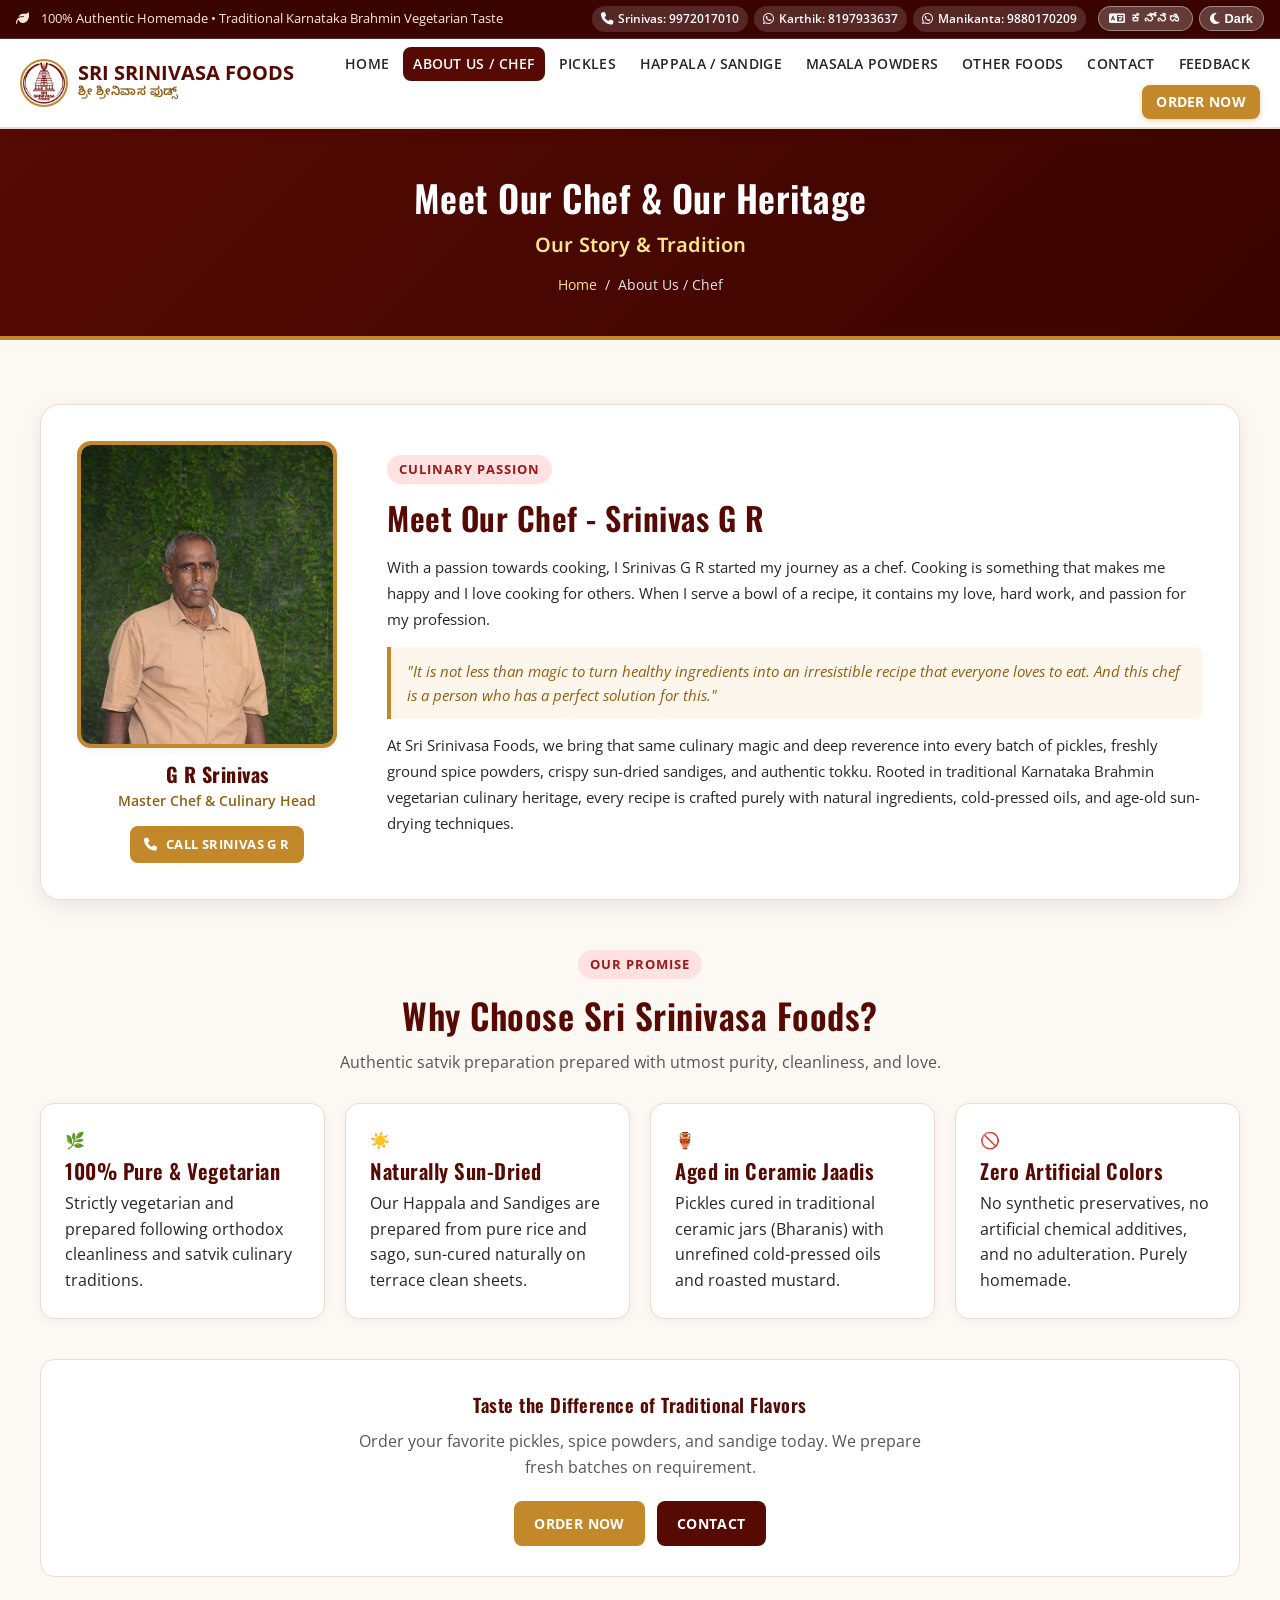
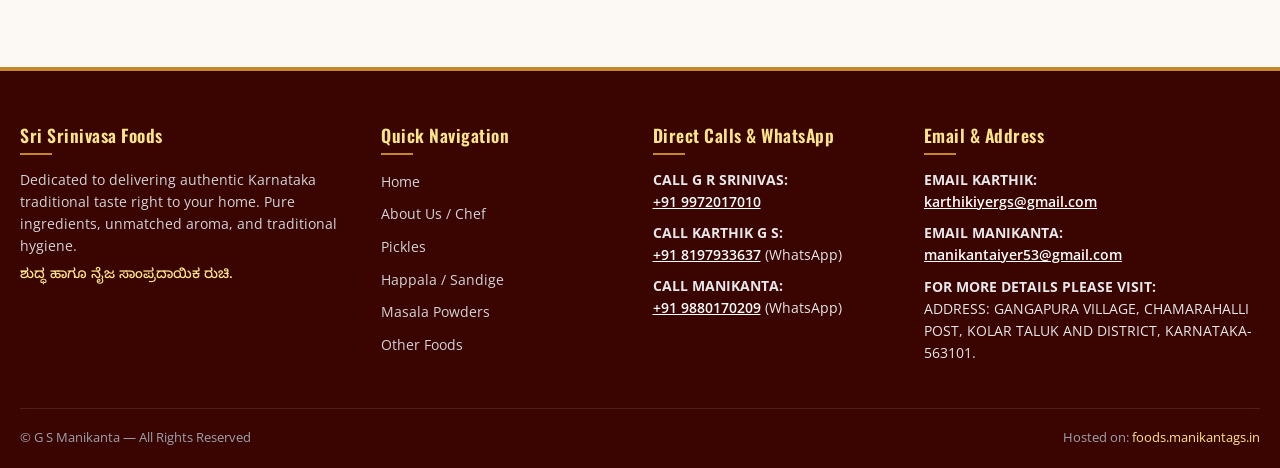
==== commit 84bd5e43: "photo change" ====
--- a/about.html
+++ b/about.html
@@ -87,7 +87,7 @@
     <!-- Chef Feature Card -->
     <div class="chef-profile-card">
       <div class="chef-photo-wrap">
-        <img src="assets/chef.jpg" alt="Chef Srinivas G R" class="chef-photo">
+        <img src="assets/srinivasachef.jpeg" alt="Chef Srinivas G R" class="chef-photo">
         <h3 class="chef-badge-name">G R Srinivas</h3>
         <p class="chef-badge-title" data-en="Master Chef & Culinary Head" data-kn="ಮುಖ್ಯ ಬಾಣಸಿಗರು & ನಿರ್ದೇಶಕರು">Master Chef & Culinary Head</p>
         <div style="margin-top: 14px;">
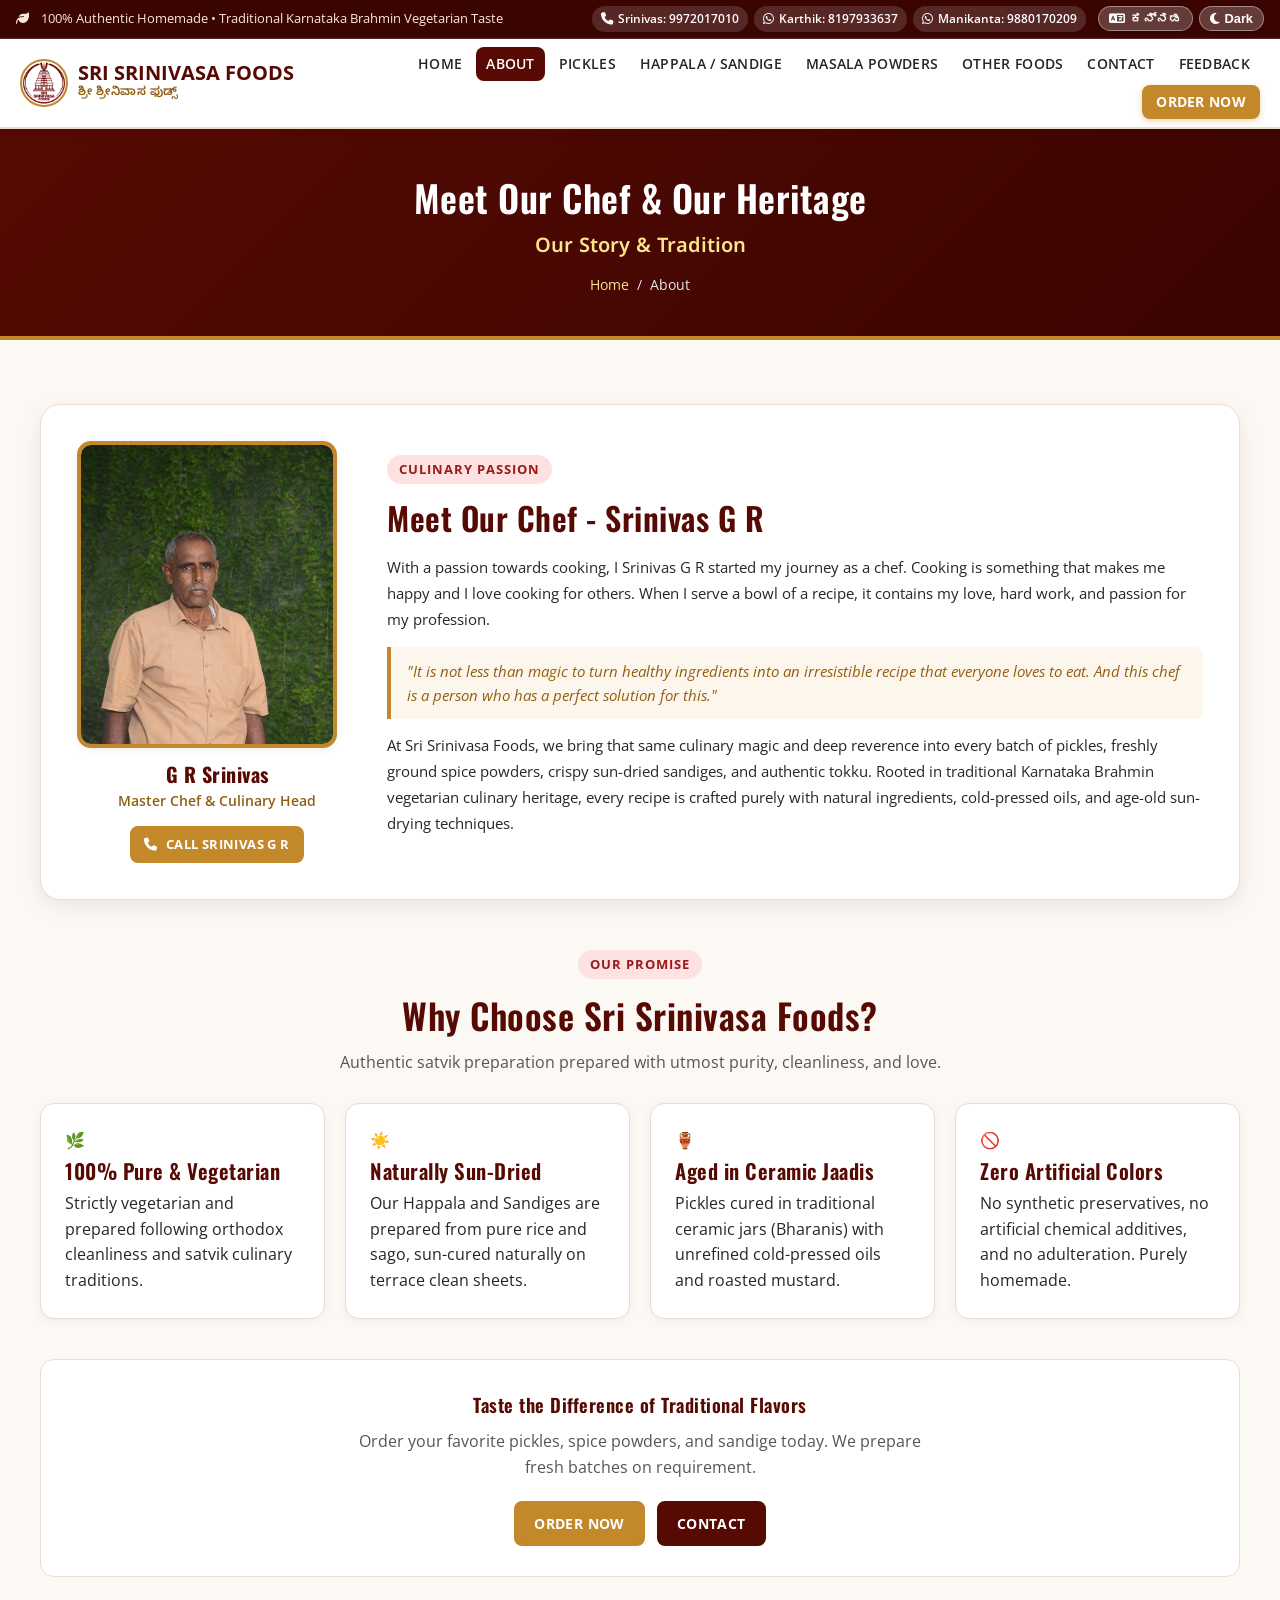
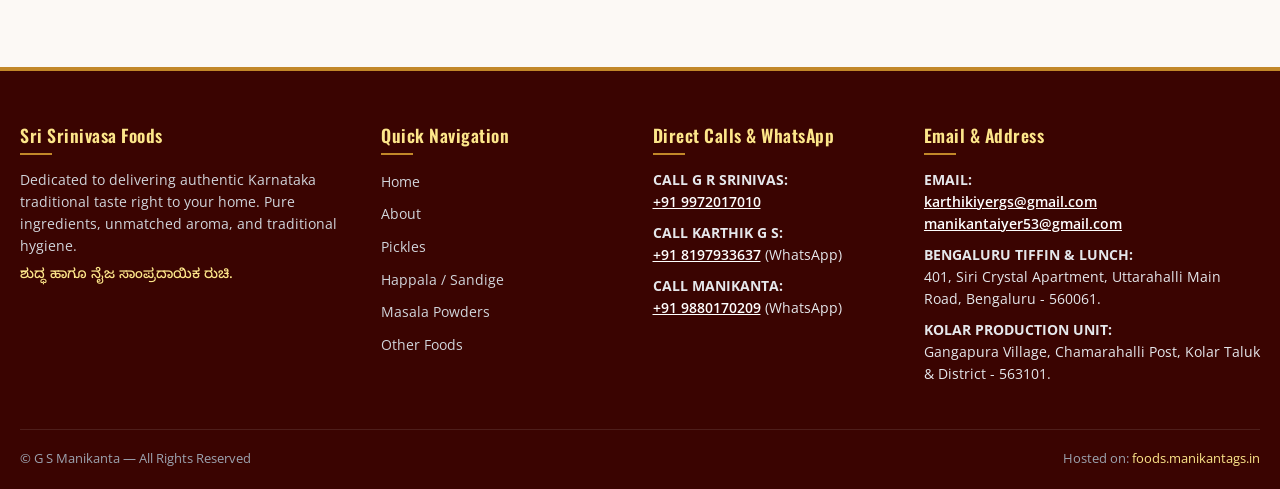
==== commit 73dad9bb: "tiffin and lunch" ====
--- a/about.html
+++ b/about.html
@@ -58,7 +58,7 @@
       <nav>
         <ul class="nav-menu" id="navMenu">
           <li><a href="index.html" class="nav-link" data-i18n="navHome">Home</a></li>
-          <li><a href="about.html" class="nav-link active" data-i18n="navAbout">About Us / Chef</a></li>
+          <li><a href="about.html" class="nav-link active" data-i18n="navAbout">About</a></li>
           <li><a href="pickles.html" class="nav-link" data-i18n="navPickles">Pickles</a></li>
           <li><a href="happalasandige.html" class="nav-link" data-i18n="navHappala">Happala / Sandige</a></li>
           <li><a href="chillie-powder.html" class="nav-link" data-i18n="navMasala">Masala Powders</a></li>
@@ -179,7 +179,7 @@
         <h4 data-i18n="footerNavTitle">Quick Links</h4>
         <ul class="footer-links">
           <li><a href="index.html" data-i18n="navHome">Home</a></li>
-          <li><a href="about.html" data-i18n="navAbout">About Us / Chef</a></li>
+          <li><a href="about.html" data-i18n="navAbout">About</a></li>
           <li><a href="pickles.html" data-i18n="navPickles">Pickles</a></li>
           <li><a href="happalasandige.html" data-i18n="navHappala">Happala / Sandige</a></li>
           <li><a href="chillie-powder.html" data-i18n="navMasala">Masala Powders</a></li>
@@ -197,13 +197,16 @@
       </div>
 
       <div class="footer-col">
-        <h4 data-i18n="footerEmailTitle">Email & Address</h4>
+        <h4 data-i18n="footerEmailTitle">Our Locations & Email</h4>
         <ul class="footer-contact-list">
-          <li><strong>EMAIL KARTHIK:</strong><br><a href="mailto:karthikiyergs@gmail.com">karthikiyergs@gmail.com</a></li>
-          <li><strong>EMAIL MANIKANTA:</strong><br><a href="mailto:manikantaiyer53@gmail.com">manikantaiyer53@gmail.com</a></li>
-          <li style="margin-top: 10px;">
-            <strong>FOR MORE DETAILS PLEASE VISIT:</strong><br>
-            ADDRESS: GANGAPURA VILLAGE, CHAMARAHALLI POST, KOLAR TALUK AND DISTRICT, KARNATAKA-563101.
+          <li><strong>EMAIL:</strong><br><a href="mailto:karthikiyergs@gmail.com">karthikiyergs@gmail.com</a><br><a href="mailto:manikantaiyer53@gmail.com">manikantaiyer53@gmail.com</a></li>
+          <li style="margin-top: 8px;">
+            <strong>BENGALURU TIFFIN & LUNCH:</strong><br>
+            401, Siri Crystal Apartment, Uttarahalli Main Road, Bengaluru - 560061.
+          </li>
+          <li style="margin-top: 8px;">
+            <strong>KOLAR PRODUCTION UNIT:</strong><br>
+            Gangapura Village, Chamarahalli Post, Kolar Taluk & District - 563101.
           </li>
         </ul>
       </div>
--- a/style.css
+++ b/style.css
@@ -1160,28 +1160,536 @@
   display: block;
 }
 
+/* ================= Google Form Styled HTML Forms (Web3Forms) ================= */
+.gf-form-card {
+  background: var(--bg-card);
+  border: 1px solid var(--border-color);
+  border-radius: var(--radius-md);
+  box-shadow: var(--shadow-md);
+  overflow: hidden;
+  margin: 0 auto;
+  max-width: 820px;
+  width: 100%;
+  transition: var(--transition);
+}
+
+.gf-form-header {
+  position: relative;
+  padding: 24px 28px;
+  background: var(--bg-card);
+  border-top: 8px solid var(--primary);
+  border-bottom: 1px solid var(--border-color);
+}
+
+[data-theme="dark"] .gf-form-header {
+  border-top-color: var(--accent-gold);
+}
+
+.gf-form-brand {
+  display: inline-flex;
+  align-items: center;
+  gap: 8px;
+  font-size: 0.82rem;
+  font-weight: 700;
+  color: var(--accent-gold-dark);
+  text-transform: uppercase;
+  letter-spacing: 0.5px;
+  margin-bottom: 6px;
+}
+
+[data-theme="dark"] .gf-form-brand {
+  color: var(--accent-gold);
+}
+
+.gf-form-title {
+  font-size: 1.6rem;
+  color: var(--primary);
+  margin-bottom: 6px;
+  line-height: 1.25;
+}
+
+[data-theme="dark"] .gf-form-title {
+  color: #fde68a;
+}
+
+.gf-form-desc {
+  font-size: 0.92rem;
+  color: var(--text-muted);
+  line-height: 1.5;
+}
+
+.gf-required-notice {
+  color: #dc2626;
+  font-size: 0.82rem;
+  font-weight: 600;
+  margin-top: 10px;
+}
+
+.gf-form-body {
+  padding: 24px 28px;
+  display: flex;
+  flex-direction: column;
+  gap: 18px;
+}
+
+.gf-question-box {
+  background: var(--bg-card);
+  border: 1px solid var(--border-color);
+  border-radius: var(--radius-sm);
+  padding: 16px 20px;
+  transition: border-color 0.2s ease, box-shadow 0.2s ease;
+}
+
+.gf-question-box:focus-within {
+  border-color: var(--primary);
+  box-shadow: 0 0 0 3px rgba(185, 28, 28, 0.12);
+}
+
+[data-theme="dark"] .gf-question-box:focus-within {
+  border-color: var(--accent-gold);
+  box-shadow: 0 0 0 3px rgba(217, 119, 6, 0.2);
+}
+
+.gf-label {
+  display: block;
+  font-weight: 600;
+  font-size: 0.96rem;
+  margin-bottom: 8px;
+  color: var(--text-main);
+  line-height: 1.4;
+}
+
+.gf-label .req-star {
+  color: #dc2626;
+  margin-left: 3px;
+  font-weight: 700;
+}
+
+.gf-sublabel {
+  font-size: 0.8rem;
+  color: var(--text-muted);
+  margin-top: -4px;
+  margin-bottom: 10px;
+  display: block;
+}
+
+.gf-input, 
+.gf-textarea, 
+.gf-select {
+  width: 100%;
+  padding: 10px 14px;
+  border: 1px solid var(--border-color);
+  border-radius: 6px;
+  background: var(--bg-cream);
+  color: var(--text-main);
+  font-size: 0.92rem;
+  font-family: inherit;
+  transition: var(--transition);
+}
+
+.gf-input:focus, 
+.gf-textarea:focus, 
+.gf-select:focus {
+  outline: none;
+  border-color: var(--primary);
+  background: #ffffff;
+}
+
+[data-theme="dark"] .gf-input,
+[data-theme="dark"] .gf-textarea,
+[data-theme="dark"] .gf-select {
+  background: #231b19;
+  border-color: #4a3a35;
+  color: #f3f4f6;
+}
+
+[data-theme="dark"] .gf-input:focus,
+[data-theme="dark"] .gf-textarea:focus,
+[data-theme="dark"] .gf-select:focus {
+  border-color: var(--accent-gold);
+  background: #2d2320;
+}
+
+.gf-textarea {
+  resize: vertical;
+  min-height: 90px;
+}
+
+.gf-option-grid {
+  display: grid;
+  grid-template-columns: repeat(auto-fill, minmax(240px, 1fr));
+  gap: 10px;
+  margin-top: 6px;
+}
+
+.gf-option-item {
+  display: flex;
+  align-items: center;
+  gap: 10px;
+  padding: 8px 12px;
+  border-radius: 6px;
+  border: 1px solid var(--border-color);
+  background: var(--bg-cream);
+  cursor: pointer;
+  transition: var(--transition);
+  font-size: 0.9rem;
+  user-select: none;
+}
+
+.gf-option-item:hover {
+  background: var(--table-hover);
+  border-color: var(--primary);
+}
+
+[data-theme="dark"] .gf-option-item {
+  background: #231b19;
+  border-color: #4a3a35;
+  color: #f3f4f6;
+}
+
+[data-theme="dark"] .gf-option-item:hover {
+  background: #352a26;
+  border-color: var(--accent-gold);
+}
+
+.gf-option-item input[type="checkbox"],
+.gf-option-item input[type="radio"] {
+  accent-color: var(--primary);
+  width: 18px;
+  height: 18px;
+  cursor: pointer;
+  flex-shrink: 0;
+}
+
+[data-theme="dark"] .gf-option-item input[type="checkbox"],
+[data-theme="dark"] .gf-option-item input[type="radio"] {
+  accent-color: var(--accent-gold);
+}
+
+.gf-submit-wrap {
+  display: flex;
+  justify-content: space-between;
+  align-items: center;
+  flex-wrap: wrap;
+  gap: 14px;
+  padding-top: 8px;
+}
+
+.gf-submit-btn {
+  background: var(--primary);
+  color: #ffffff;
+  border: none;
+  padding: 11px 26px;
+  font-size: 0.96rem;
+  font-weight: 700;
+  border-radius: 6px;
+  cursor: pointer;
+  display: inline-flex;
+  align-items: center;
+  gap: 8px;
+  transition: var(--transition);
+  box-shadow: var(--shadow-sm);
+}
+
+.gf-submit-btn:hover {
+  background: var(--primary-dark);
+  transform: translateY(-1px);
+  box-shadow: var(--shadow-md);
+}
+
+.gf-submit-btn:disabled {
+  opacity: 0.65;
+  cursor: not-allowed;
+  transform: none;
+}
+
+[data-theme="dark"] .gf-submit-btn {
+  background: var(--accent-gold);
+  color: #120e0d;
+}
+
+[data-theme="dark"] .gf-submit-btn:hover {
+  background: var(--accent-gold-dark);
+  color: #ffffff;
+}
+
+.gf-reset-btn {
+  background: transparent;
+  border: none;
+  color: var(--text-muted);
+  font-size: 0.88rem;
+  font-weight: 600;
+  cursor: pointer;
+  padding: 6px 12px;
+  transition: var(--transition);
+}
+
+.gf-reset-btn:hover {
+  color: var(--primary);
+}
+
+.gf-status-msg {
+  padding: 14px 18px;
+  border-radius: 6px;
+  font-size: 0.92rem;
+  display: none;
+  margin-top: 14px;
+  line-height: 1.5;
+}
+
+.gf-status-msg.success {
+  display: block;
+  background: #ecfdf5;
+  color: #065f46;
+  border: 1px solid #a7f3d0;
+}
+
+[data-theme="dark"] .gf-status-msg.success {
+  background: #064e3b;
+  color: #a7f3d0;
+  border-color: #059669;
+}
+
+.gf-status-msg.error {
+  display: block;
+  background: #fef2f2;
+  color: #991b1b;
+  border: 1px solid #fecaca;
+}
+
+[data-theme="dark"] .gf-status-msg.error {
+  background: #7f1d1d;
+  color: #fecaca;
+  border-color: #dc2626;
+}
+
 .form-iframe-container {
   width: 100%;
-  min-height: 800px;
-  min-height: 650px;
   border-radius: var(--radius-sm);
   overflow: hidden;
+}
+
+/* ================= Tiffin & Lunch Delivery Showcase (Bengaluru) ================= */
+.tiffin-showcase-card {
+  background: var(--bg-card);
+  border: 2px solid var(--accent-gold);
+  border-radius: var(--radius-md);
+  overflow: hidden;
+  box-shadow: var(--shadow-md);
+  margin-top: 40px;
+  display: grid;
+  grid-template-columns: 1fr 1fr;
+  align-items: center;
+  transition: var(--transition);
+}
+
+.tiffin-showcase-card:hover {
+  box-shadow: var(--shadow-lg);
+}
+
+.tiffin-img-wrap {
+  position: relative;
+  height: 100%;
+  min-height: 380px;
+}
+
+.tiffin-img-wrap img {
+  width: 100%;
+  height: 100%;
+  object-fit: cover;
+}
+
+.tiffin-overlay-badge {
+  position: absolute;
+  top: 16px;
+  left: 16px;
+  background: var(--primary);
+  color: #ffffff;
+  padding: 6px 14px;
+  border-radius: 20px;
+  font-size: 0.82rem;
+  font-weight: 700;
+  box-shadow: var(--shadow-md);
+}
+
+[data-theme="dark"] .tiffin-overlay-badge {
+  background: var(--accent-gold);
+  color: #120e0d;
+}
+
+.tiffin-content-wrap {
+  padding: 32px;
+}
+
+.tiffin-tag {
+  display: inline-block;
+  background: rgba(194, 136, 41, 0.15);
+  color: var(--accent-gold-dark);
+  padding: 4px 12px;
+  border-radius: 20px;
+  font-size: 0.8rem;
+  font-weight: 700;
+  text-transform: uppercase;
+  letter-spacing: 0.5px;
+  margin-bottom: 10px;
+}
+
+[data-theme="dark"] .tiffin-tag {
+  color: var(--accent-gold);
+}
+
+.tiffin-title {
+  font-size: clamp(1.4rem, 2.5vw, 1.85rem);
+  color: var(--primary);
+  line-height: 1.25;
+  margin-bottom: 6px;
+}
+
+[data-theme="dark"] .tiffin-title {
+  color: #fde68a;
+}
+
+.tiffin-location-box {
+  background: var(--bg-cream);
+  border-left: 4px solid var(--accent-gold);
+  padding: 10px 14px;
+  border-radius: 0 6px 6px 0;
+  margin: 14px 0;
+  font-size: 0.9rem;
+}
+
+[data-theme="dark"] .tiffin-location-box {
+  background: #241c19;
+}
+
+.tiffin-location-box strong {
+  color: var(--primary);
+}
+
+[data-theme="dark"] .tiffin-location-box strong {
+  color: var(--accent-gold);
+}
+
+.tiffin-menu-grid {
+  display: grid;
+  grid-template-columns: 1fr 1fr;
+  gap: 12px;
+  margin: 16px 0;
+}
+
+.tiffin-menu-item {
+  background: var(--bg-cream);
   border: 1px solid var(--border-color);
-  background: #ffffff;
-}
-
-.form-iframe-container iframe {
-  width: 100%;
-  height: 850px;
-  height: 750px;
-  border: none;
+  padding: 10px 14px;
+  border-radius: 6px;
+  font-size: 0.88rem;
+}
+
+[data-theme="dark"] .tiffin-menu-item {
+  background: #241c19;
+}
+
+.tiffin-menu-item h4 {
+  font-size: 0.92rem;
+  color: var(--primary);
+  margin-bottom: 4px;
+  display: flex;
+  align-items: center;
+  gap: 6px;
+}
+
+[data-theme="dark"] .tiffin-menu-item h4 {
+  color: #fde68a;
+}
+
+.tiffin-action-buttons {
+  display: flex;
+  flex-wrap: wrap;
+  gap: 10px;
+  margin-top: 18px;
+}
+
+/* ================= Multi-Location Cards ================= */
+.locations-two-grid {
+  display: grid;
+  grid-template-columns: 1fr 1fr;
+  gap: 24px;
+  margin-top: 24px;
+}
+
+.location-detail-card {
+  background: var(--bg-card);
+  border: 1px solid var(--border-color);
+  border-radius: var(--radius-md);
+  padding: 24px;
+  box-shadow: var(--shadow-sm);
+  transition: var(--transition);
+  position: relative;
+  display: flex;
+  flex-direction: column;
+  justify-content: space-between;
+}
+
+.location-detail-card:hover {
+  transform: translateY(-2px);
+  box-shadow: var(--shadow-md);
+  border-color: var(--accent-gold);
+}
+
+.location-detail-card.primary-loc {
+  border-top: 4px solid var(--accent-gold);
+}
+
+.loc-badge {
+  display: inline-block;
+  padding: 3px 10px;
+  border-radius: 20px;
+  font-size: 0.76rem;
+  font-weight: 700;
+  text-transform: uppercase;
+  margin-bottom: 10px;
+}
+
+.loc-badge.bengaluru {
+  background: #dbeafe;
+  color: #1e40af;
+}
+
+[data-theme="dark"] .loc-badge.bengaluru {
+  background: #1e3a8a;
+  color: #bfdbfe;
+}
+
+.loc-badge.kolar {
+  background: #fef3c7;
+  color: #92400e;
+}
+
+[data-theme="dark"] .loc-badge.kolar {
+  background: #78350f;
+  color: #fde68a;
+}
+
+@media (max-width: 900px) {
+  .tiffin-showcase-card {
+    grid-template-columns: 1fr;
+  }
+  .tiffin-img-wrap {
+    height: 240px;
+    min-height: auto;
+  }
+  .tiffin-content-wrap {
+    padding: 20px;
+  }
+  .locations-two-grid {
+    grid-template-columns: 1fr;
+  }
 }
 
 /* ================= Feedback Info Box ================= */
 .feedback-grid {
   display: grid;
   grid-template-columns: 1fr 1fr;
-  gap: 30px;
   gap: 24px;
   align-items: start;
 }
@@ -1190,29 +1698,23 @@
   background: var(--bg-card);
   border: 1px solid var(--border-color);
   border-radius: var(--radius-md);
-  padding: 30px;
   padding: clamp(18px, 3vw, 28px);
   box-shadow: var(--shadow-sm);
 }
 
 .feedback-info-box h3 {
-  font-size: 1.5rem;
   font-size: clamp(1.3rem, 2.5vw, 1.5rem);
   color: var(--primary);
-  margin-bottom: 12px;
   margin-bottom: 10px;
 }
 
 .address-item {
   display: flex;
-  gap: 14px;
-  margin-bottom: 18px;
   gap: 12px;
   margin-bottom: 16px;
 }
 
 .address-icon {
-  font-size: 1.4rem;
   font-size: 1.3rem;
   color: var(--accent-gold-dark);
   flex-shrink: 0;
